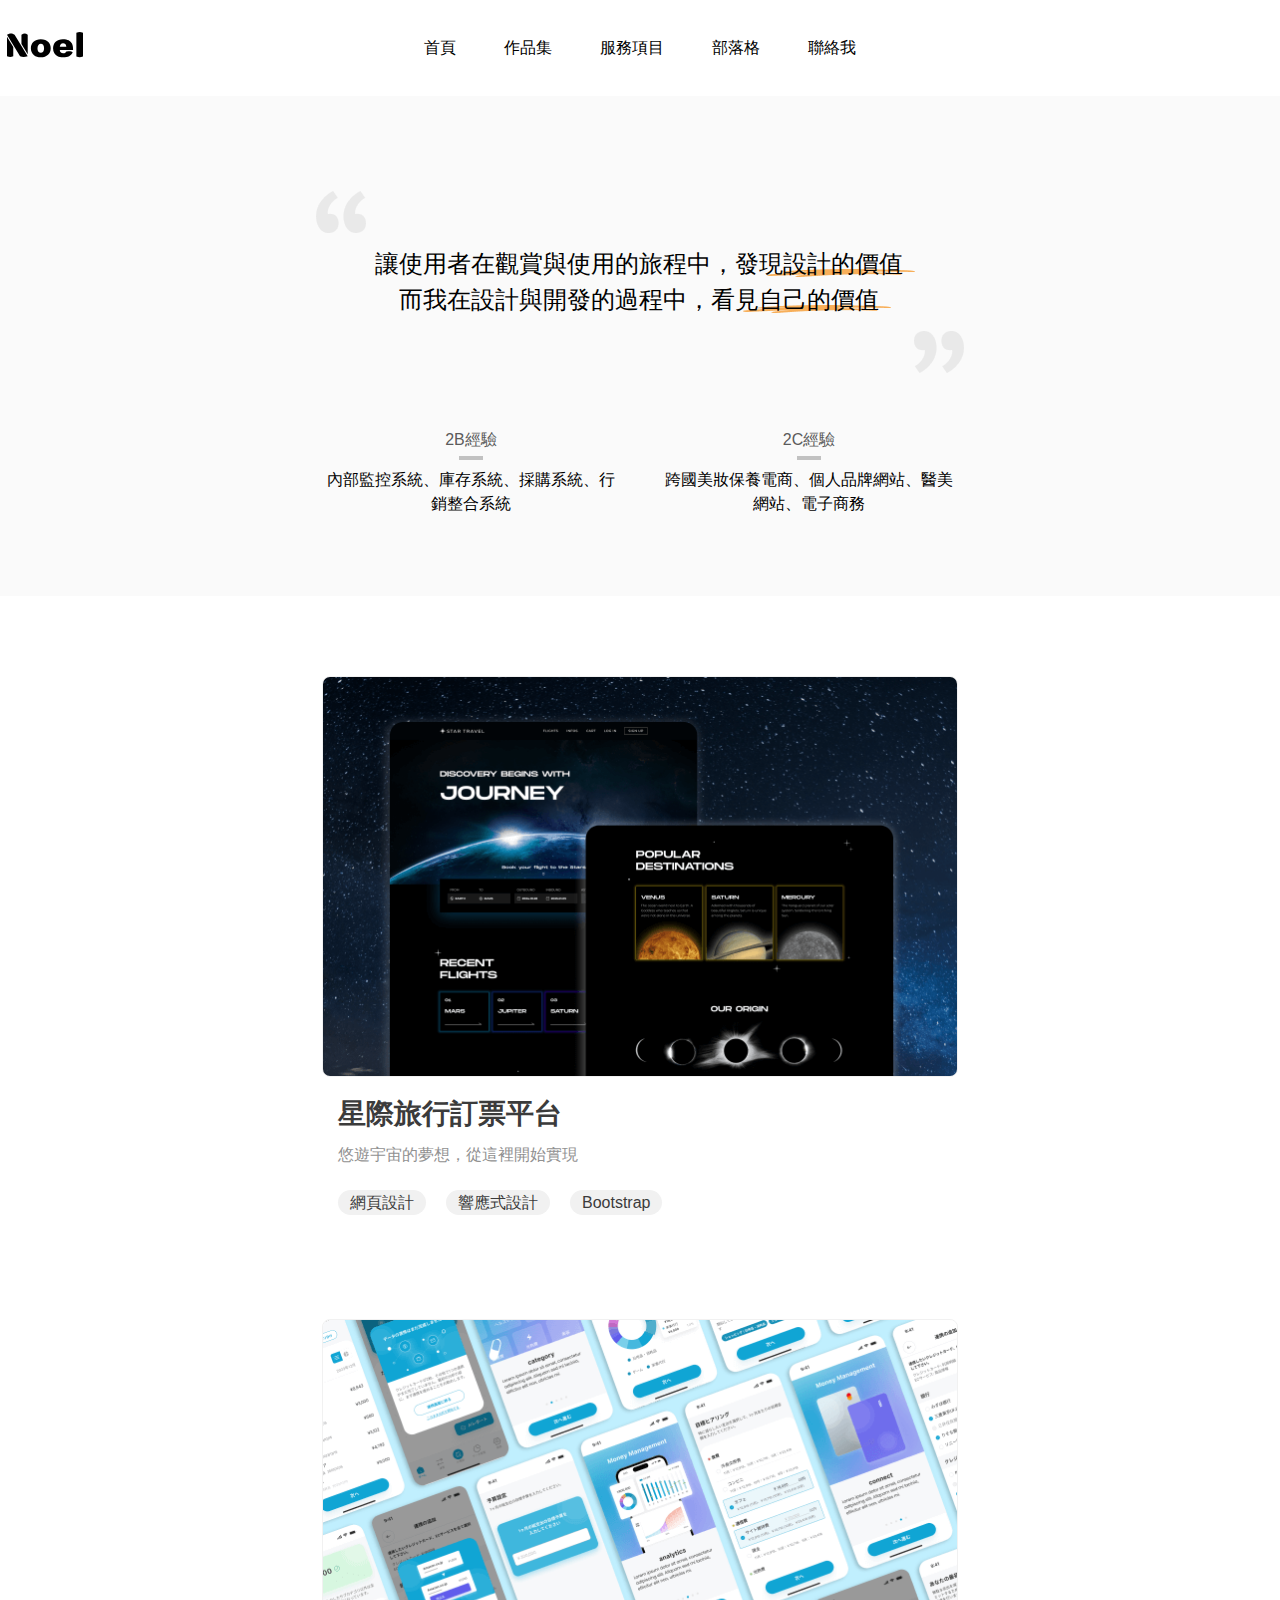
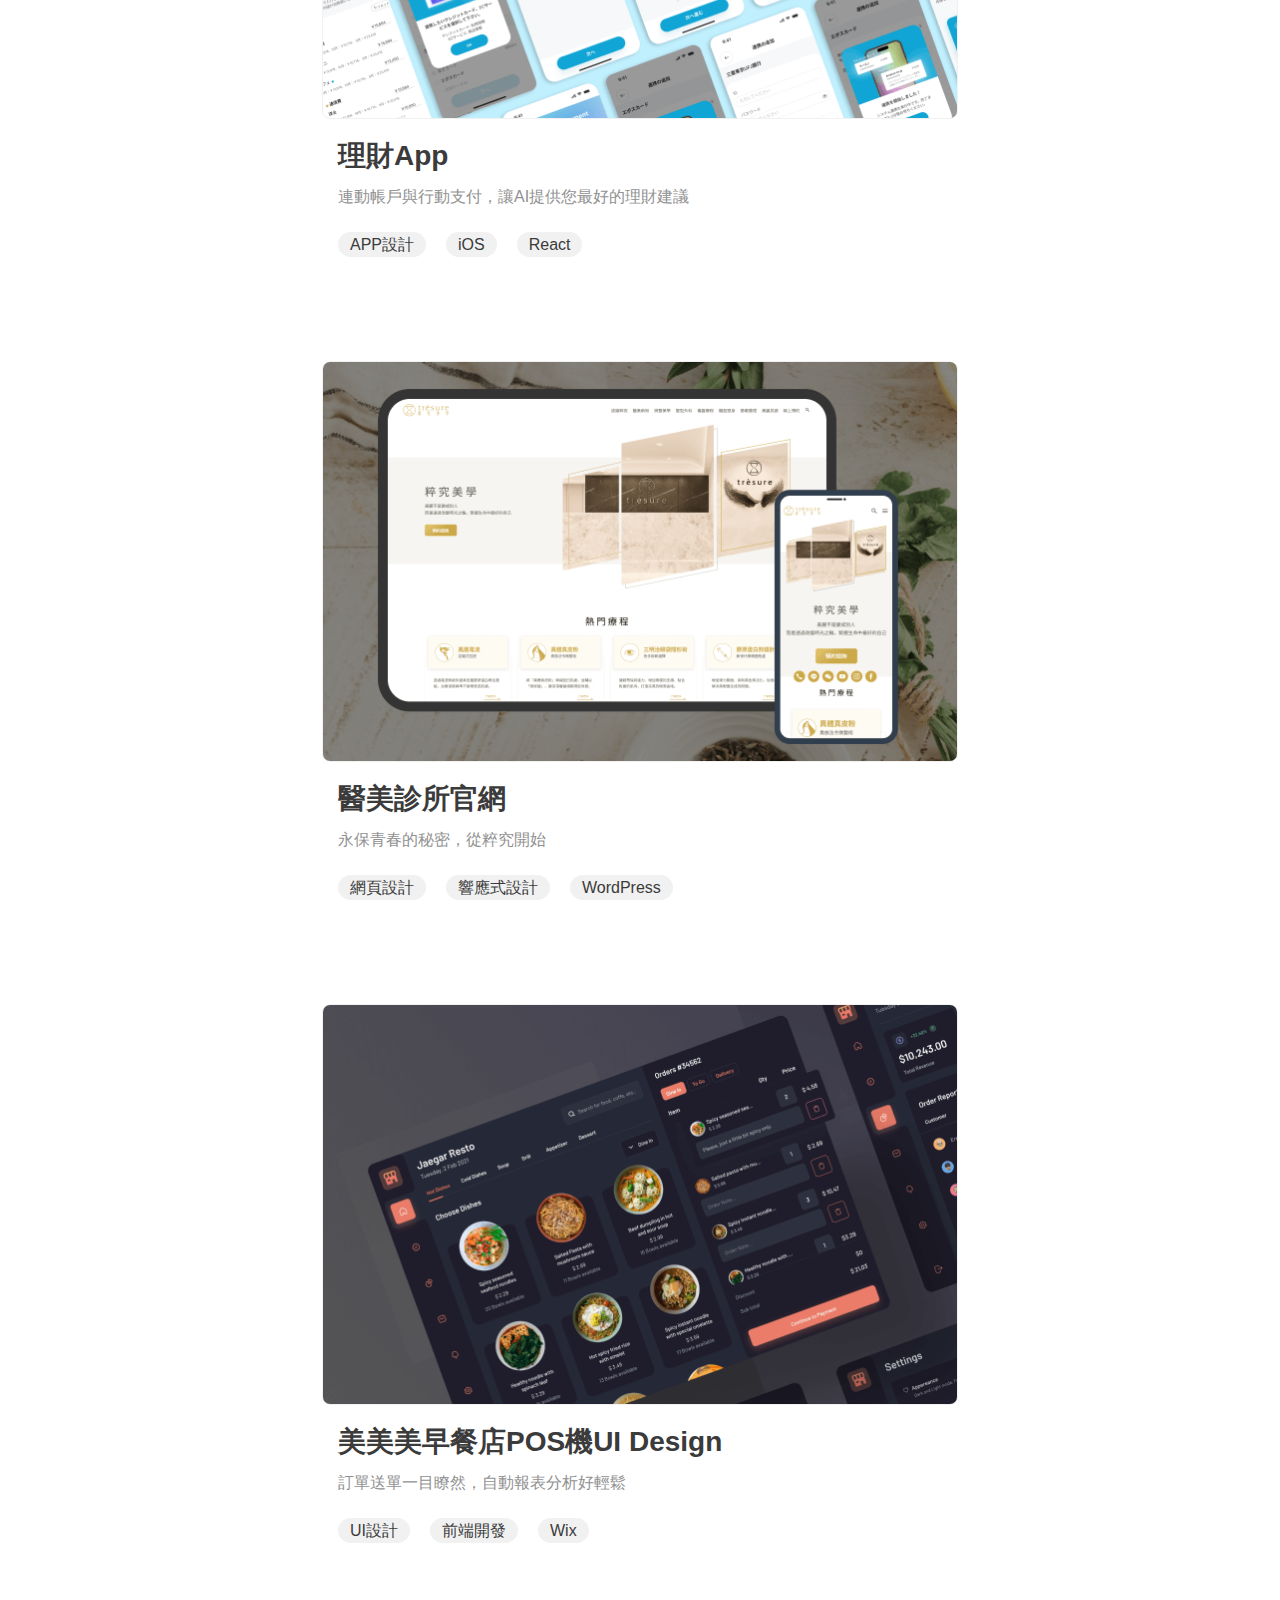
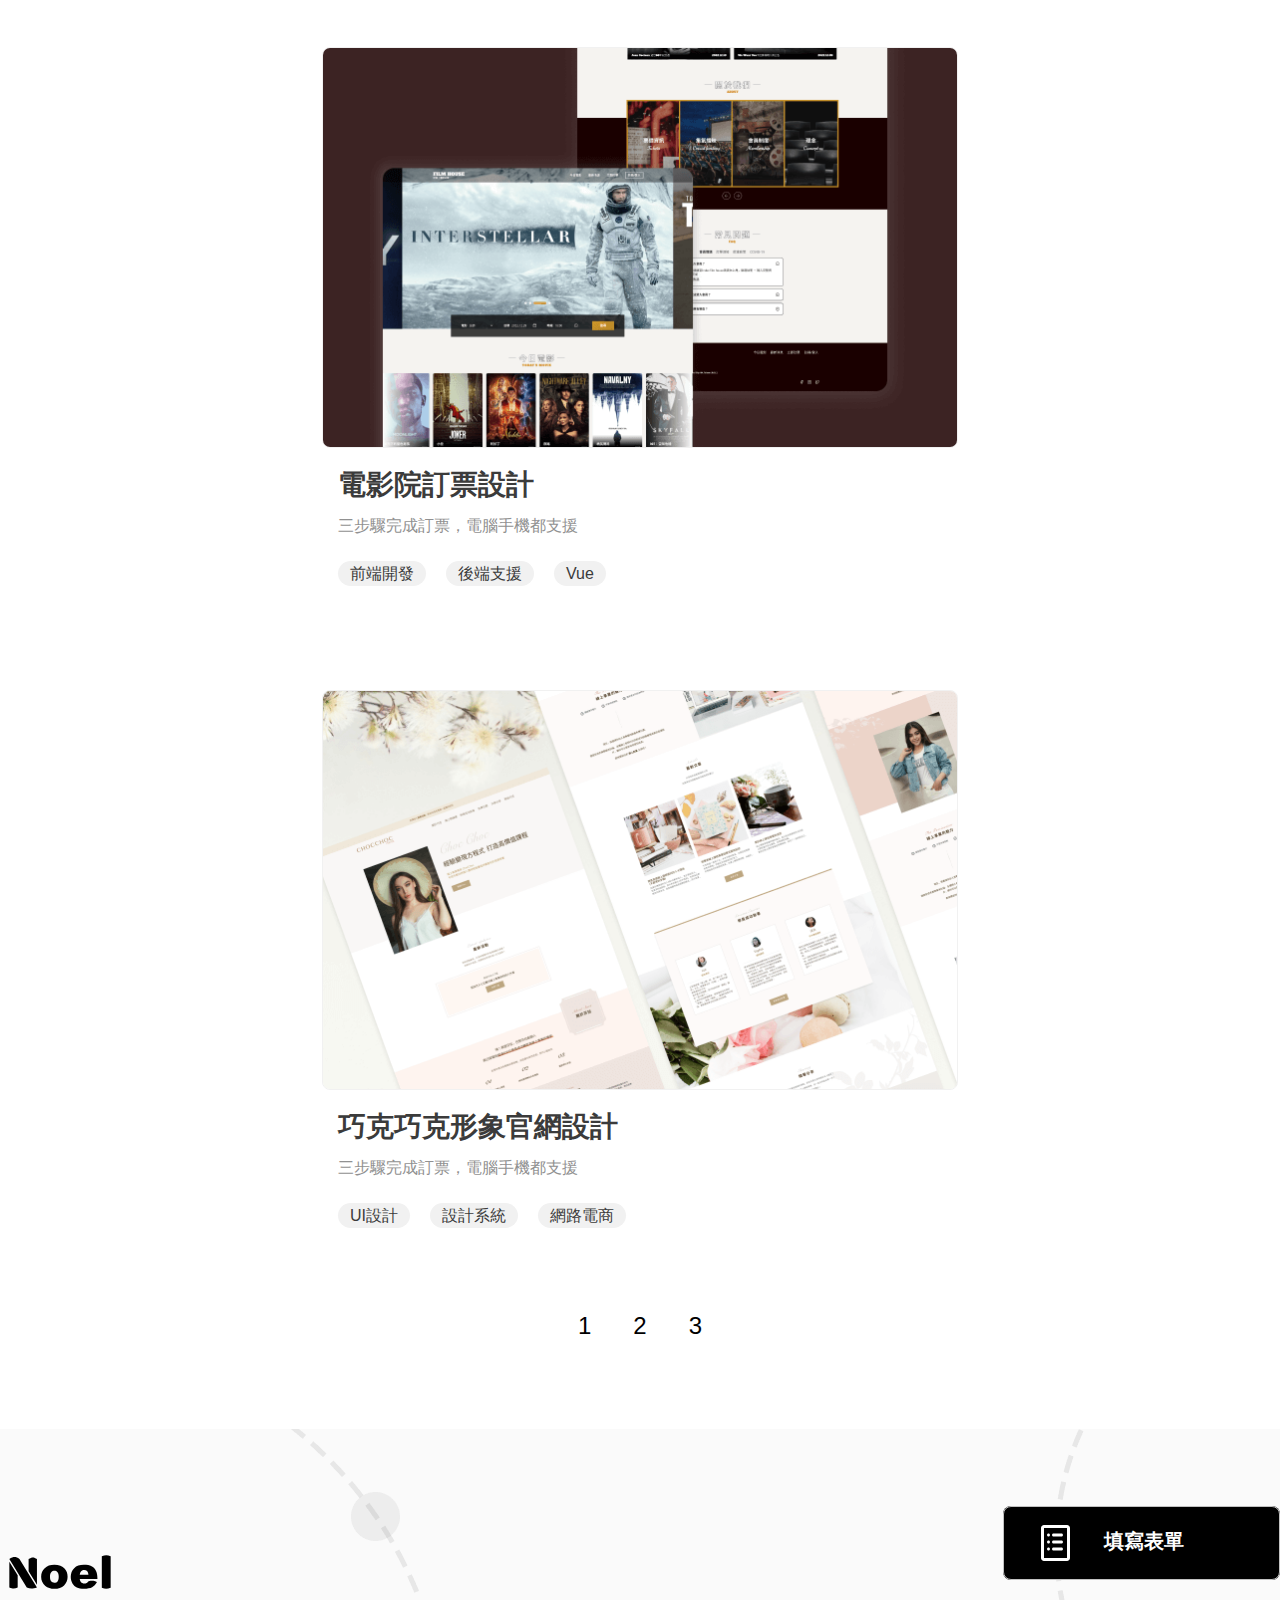
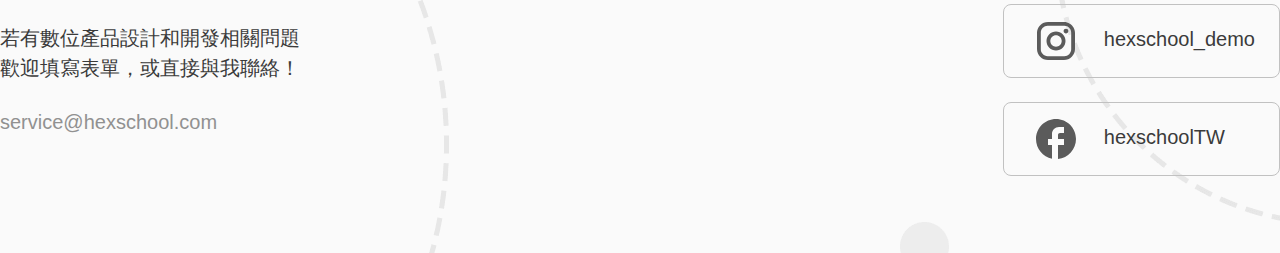
==== Portfolio.html @ 392315c6 "修改新增" ====
<!DOCTYPE html>
<html lang="en">
<head>
    <meta charset="UTF-8">
    <meta name="viewport" content="width=device-width, user-scalsble=no, initial-scale=1.0, maximum-scale=1.0, minimum-scale=1.0">
    <link rel="stylesheet" href="css/Potfolio.css">
    <title>作品集</title>
</head>
<body>
    <div class="wrap">
        <div class="header">
            <a href="#" class="logo"><img src="images/logo.svg" alt="noel_logo"></a>
            <ul class="menu">
                <li><a href="index.html">首頁</a></li>
                <li><a href="Portfolio.html">作品集</a></li>
                <li><a href="#">服務項目</a></li>
                <li><a href="#">部落格</a></li>
                <li><a href="#">聯絡我 </a></li>
            </ul> 
        </div>
        <div class="title">
            <div class="title_top">
                <ul>
                    <li class="quote-left"><img src="images/quote-left.png" alt="quote-left"></li>
                    <li>
                        <h2>讓使用者在觀賞與使用的旅程中，發<span class="vector">現設計的價值</span> 
                        <br>而我在設計與開發的過程中，看<span class="vector">見自己的價值 </span>
                        </h2>
                    </li>
                    <li class="quote-right"><img src="images/quote-right.png" alt="quote-right"></li>
                </ul>
            </div>
            <div class="title_bottom">
                <ul>
                    <li>
                        <h3>2B經驗</h3>
                        <div class="link"></div>
                        <p>內部監控系統、庫存系統、採購系統、行銷整合系統</p>
                    </li>
                    <li>
                        <h3>2C經驗</h3>
                        <div class="link"></div>
                        <p>跨國美妝保養電商、個人品牌網站、醫美網站、電子商務</p>
                    </li>
                </ul>
            </div>
        </div>
        <div class="container">
            <ul class="work">
                <li class="space">
                    <a href="#"><img src="/images/work-image1.png" alt="星際旅行訂票平台"></a>
                    <div class="work-info">
                        <h3>星際旅行訂票平台</h3>
                        <p>悠遊宇宙的夢想，從這裡開始實現</p>
                        <ul class="work-tags">
                            <li><a href="#">網頁設計</a></li>
                            <li><a href="#">響應式設計</a></li>
                            <li><a href="#">Bootstrap</a></li>
                        </ul>
                    </div>
                </li>
                <li class="space">
                    <a href="#"><img src="/images/work-image2.png" alt="理財App"></a>
                    <div class="work-info">
                        <h3>理財App</h3>
                        <p>連動帳戶與行動支付，讓AI提供您最好的理財建議</p>
                        <ul class="work-tags">
                            <li><a href="#">APP設計</a></li>
                            <li><a href="#">iOS</a></li>
                            <li><a href="#">React </a></li>
                        </ul>
                    </div>
                </li>
                <li class="space">
                    <a href="#"><img src="/images/work-image3.png" alt="醫美診所官網"></a>
                    <div class="work-info">
                        <h3>醫美診所官網</h3>
                        <p>永保青春的秘密，從粹究開始</p>
                        <ul class="work-tags">
                            <li><a href="#">網頁設計</a></li>
                            <li><a href="#">響應式設計</a></li>
                            <li><a href="#">WordPress</a></li>
                        </ul>
                    </div>
                </li>
                <li class="space">
                    <a href="#"><img src="/images/work-image4.png" alt="美美美早餐店POS機UI Design"></a>
                    <div class="work-info">
                        <h3>美美美早餐店POS機UI Design</h3>
                        <p>訂單送單一目瞭然，自動報表分析好輕鬆</p>
                        <ul class="work-tags">
                            <li><a href="#">UI設計</a></li>
                            <li><a href="#">前端開發</a></li>
                            <li><a href="#">Wix</a></li>
                        </ul>
                    </div>
                </li>
                <li class="space">
                    <a href="#"><img src="/images/work-image5.png" alt="電影院訂票設計"></a>
                    <div class="work-info">
                        <h3>電影院訂票設計</h3>
                        <p>三步驟完成訂票，電腦手機都支援</p>
                        <ul class="work-tags">
                            <li><a href="#">前端開發</a></li>
                            <li><a href="#">後端支援</a></li>
                            <li><a href="#">Vue</a></li>
                        </ul>
                    </div>
                </li>
                <li class="space">
                    <a href="#"><img src="/images/work-image6.png" alt="巧克巧克形象官網設計"></a>
                    <div class="work-info">
                        <h3>巧克巧克形象官網設計</h3>
                        <p>三步驟完成訂票，電腦手機都支援</p>
                        <ul class="work-tags">
                            <li><a href="#">UI設計</a></li>
                            <li><a href="#">設計系統</a></li>
                            <li><a href="#">網路電商</a></li>
                        </ul>
                    </div>
                </li>
            </ul>
            <ul class="paginator">
                    <li><a href="#">1</a></li>
                    <li><a href="#">2</a></li>
                    <li><a href="#">3</a></li>
            </ul> 
        </div>
        <div class="footer">
            <ul class="footer_content">
                <li class="content">
                    <a href="index.html"><img src="/images/logo.svg" alt="noel_logo"></a>
                    <p>若有數位產品設計和開發相關問題
                    <br>歡迎填寫表單，或直接與我聯絡！
                    </p>
                    <a href="mailto:service@hexschool.com" class="mail">service@hexschool.com</a>
                </li>
                <li>
                    <ul class="community">
                        <li class="community_info"><a href="#" ><img src="/images/list.svg" alt="填寫表單">填寫表單</a></li>
                        <li><a href="#"><img src="/images/instagram.svg" alt="instagram">hexschool_demo</a></li>
                        <li><a href="#"><img src="/images/facebook.svg" alt="facebook">hexschoolTW</a></li>
                    </ul>
                </li>
            </ul>
        </div>
    </div>
    
</body>
</html>
---- css/Potfolio.css ----
/* http://meyerweb.com/eric/tools/css/reset/ 
   v2.0 | 20110126
   License: none (public domain)
*/
html, body, div, span, applet, object, iframe,
h1, h2, h3, h4, h5, h6, p, blockquote, pre,
a, abbr, acronym, address, big, cite, code,
del, dfn, em, img, ins, kbd, q, s, samp,
small, strike, strong, sub, sup, tt, var,
b, u, i, center,
dl, dt, dd, ol, ul, li,
fieldset, form, label, legend,
table, caption, tbody, tfoot, thead, tr, th, td,
article, aside, canvas, details, embed,
figure, figcaption, footer, header, hgroup,
menu, nav, output, ruby, section, summary,
time, mark, audio, video {
  margin: 0;
  padding: 0;
  border: 0;
  font-size: 100%;
  font: inherit;
  vertical-align: baseline;
}

/* HTML5 display-role reset for older browsers */
article, aside, details, figcaption, figure,
footer, header, hgroup, menu, nav, section {
  display: block;
}

body {
  line-height: 1;
}

ol, ul {
  list-style: none;
}

blockquote, q {
  quotes: none;
}

blockquote:before, blockquote:after,
q:before, q:after {
  content: "";
  content: none;
}

table {
  border-collapse: collapse;
  border-spacing: 0;
}

*,
*::before,
*::after {
  box-sizing: border-box;
}

body {
  font-family: "Noto Sans TC", sans-serif;
  line-height: 1.5;
}

.wrap {
  max-width: 100%;
  margin: 0 auto;
}

.header {
  max-width: 1296px;
  margin: 0 auto;
  display: flex;
  justify-content: center;
  position: relative;
}
.header .logo {
  position: absolute;
  top: 25px;
  left: 0%;
}
.header .logo img {
  display: block;
}
.header .menu {
  display: flex;
  align-items: center;
  max-width: 480px;
  margin: 32px 0px;
}
.header .menu a {
  display: block;
  text-decoration: none;
  color: #000;
  margin: 0px 20px;
  padding: 4px 4px;
}
.header .menu a:hover {
  font-weight: 900;
}

.title {
  background: #FAFAFA;
  padding: 80px 0px;
}
.title img {
  display: block;
}
.title .title_top {
  margin: 0 auto;
  max-width: 670px;
  position: relative;
}
.title .title_top .quote-left {
  position: absolute;
  left: 0%;
  top: 0%;
}
.title .title_top h2 {
  padding: 70px 0px;
  max-width: 548px;
  margin-left: 70px;
  font-size: 24px;
  font-weight: 400;
  text-align: center;
}
.title .title_top h2 .vector {
  background-image: url(/images/mark.png);
  background-repeat: no-repeat;
  background-position: bottom;
  padding-right: 20px;
}
.title .title_top .quote-right {
  position: absolute;
  right: 0%;
  bottom: 0%;
}
.title .title_bottom {
  max-width: 636px;
  margin: 0 auto;
  margin-top: 40px;
}
.title .title_bottom ul {
  display: flex;
  justify-content: space-between;
}
.title .title_bottom ul li {
  display: flex;
  flex-direction: column;
  align-items: center;
  max-width: 298px;
}
.title .title_bottom h3 {
  font-weight: 400;
  color: #5B5B5B;
}
.title .title_bottom .link {
  margin-top: 4px;
  margin-bottom: 8px;
  border: 2px solid #C1C1C1;
  width: 24px;
}
.title .title_bottom p {
  font-weight: 400;
  text-align: center;
}

.container {
  max-width: 1296px;
  margin: 0 auto;
}
.container .work {
  display: flex;
  flex-wrap: wrap;
  justify-content: center;
  gap: 24px;
}
.container .work .space {
  max-width: 636px;
  margin-top: 80px;
}
.container .work .space img {
  display: block;
  border-radius: 8px;
  border: 1px solid #F1F1F1;
  max-width: 100%;
}
.container .work .work-info {
  margin-left: 16px;
}
.container .work .work-info h3 {
  font-size: 28px;
  font-weight: 700;
  color: #3B3B3B;
  margin-top: 16px;
  margin-bottom: 8px;
}
.container .work .work-info p {
  font-size: 16px;
  font-weight: 400;
  color: #919191;
}
.container .work .work-tags {
  margin-top: 24px;
  display: flex;
  gap: 20px;
}
.container .work .work-tags a {
  font-size: 16px;
  font-weight: 400;
  color: #3B3B3B;
  text-decoration: none;
  padding: 4px 12px;
  background: #F1F1F1;
  border-radius: 16px;
}
.container .paginator {
  display: flex;
  justify-content: center;
  margin-top: 80px;
  gap: 16px;
  padding-bottom: 85px;
}
.container .paginator a {
  font-size: 24px;
  font-weight: 400;
  padding: 6px 13px;
  border-radius: 4px;
  text-decoration: none;
  color: #000;
}
.container .paginator a:hover {
  background: #000;
  color: #FFF;
}

.footer {
  background-image: url(/images/footer-bg-lg.png);
  background-position: center;
  background-size: cover;
  background-repeat: no-repeat;
  height: 424px;
}
.footer .footer_content {
  max-width: 1296px;
  height: 100%;
  margin: 0 auto;
  display: flex;
  justify-content: space-between;
  align-items: center;
}
.footer .content img {
  display: block;
  width: 120px;
}
.footer .content p {
  font-size: 20px;
  font-weight: 400;
  color: #3B3B3B;
  padding: 24px 0px;
}
.footer .content .mail {
  font-size: 20px;
  font-weight: 400;
  color: #919191;
  text-decoration: none;
}
.footer .community img {
  vertical-align: middle;
  margin-right: 20px;
}
.footer .community li {
  margin: 24px 0px;
}
.footer .community a {
  display: block;
  font-size: 20px;
  font-weight: 400;
  text-decoration: none;
  color: #3B3B3B;
  border: 1px solid #C1C1C1;
  padding: 8px 24px;
  border-radius: 8px;
}
.footer .community .community_info {
  background: #000;
  border-radius: 8px;
}
.footer .community .community_info a {
  font-size: 20px;
  font-weight: 700;
  text-decoration: none;
  color: #FFF;
}/*# sourceMappingURL=Potfolio.css.map */
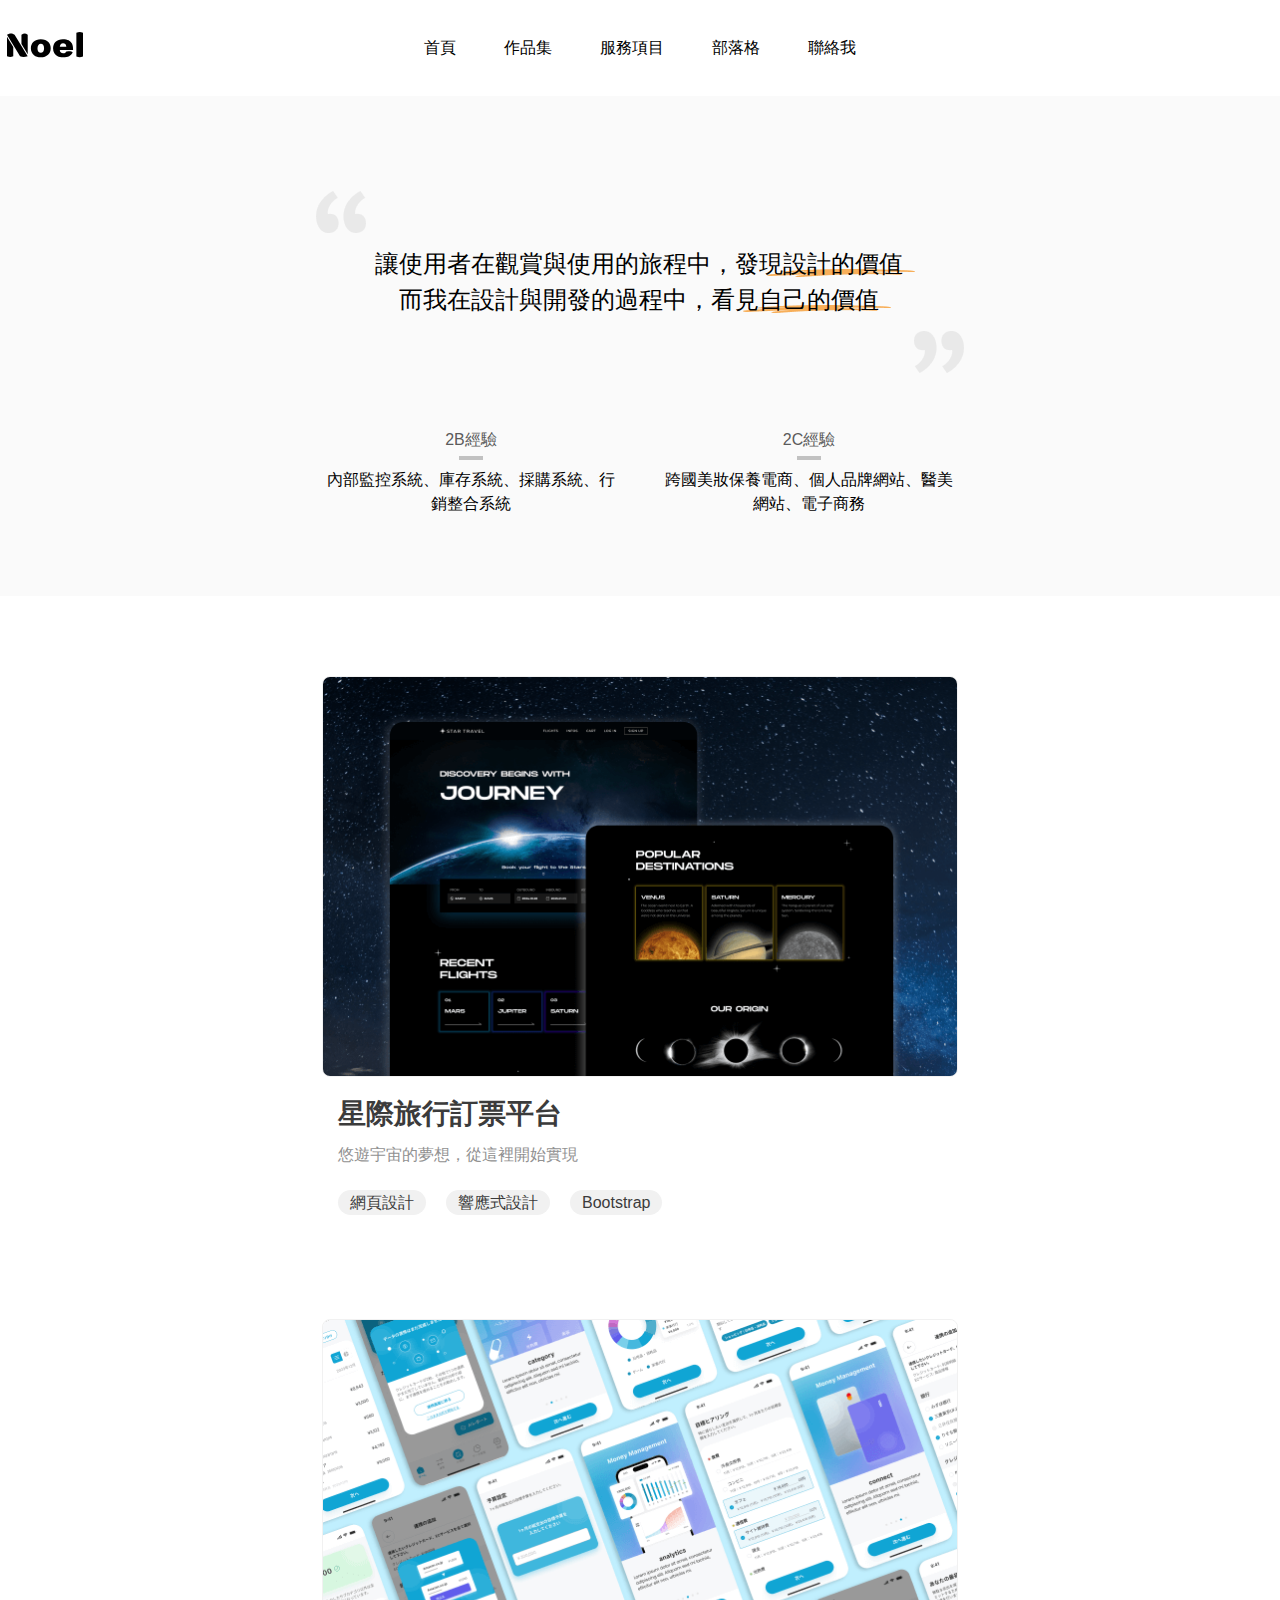
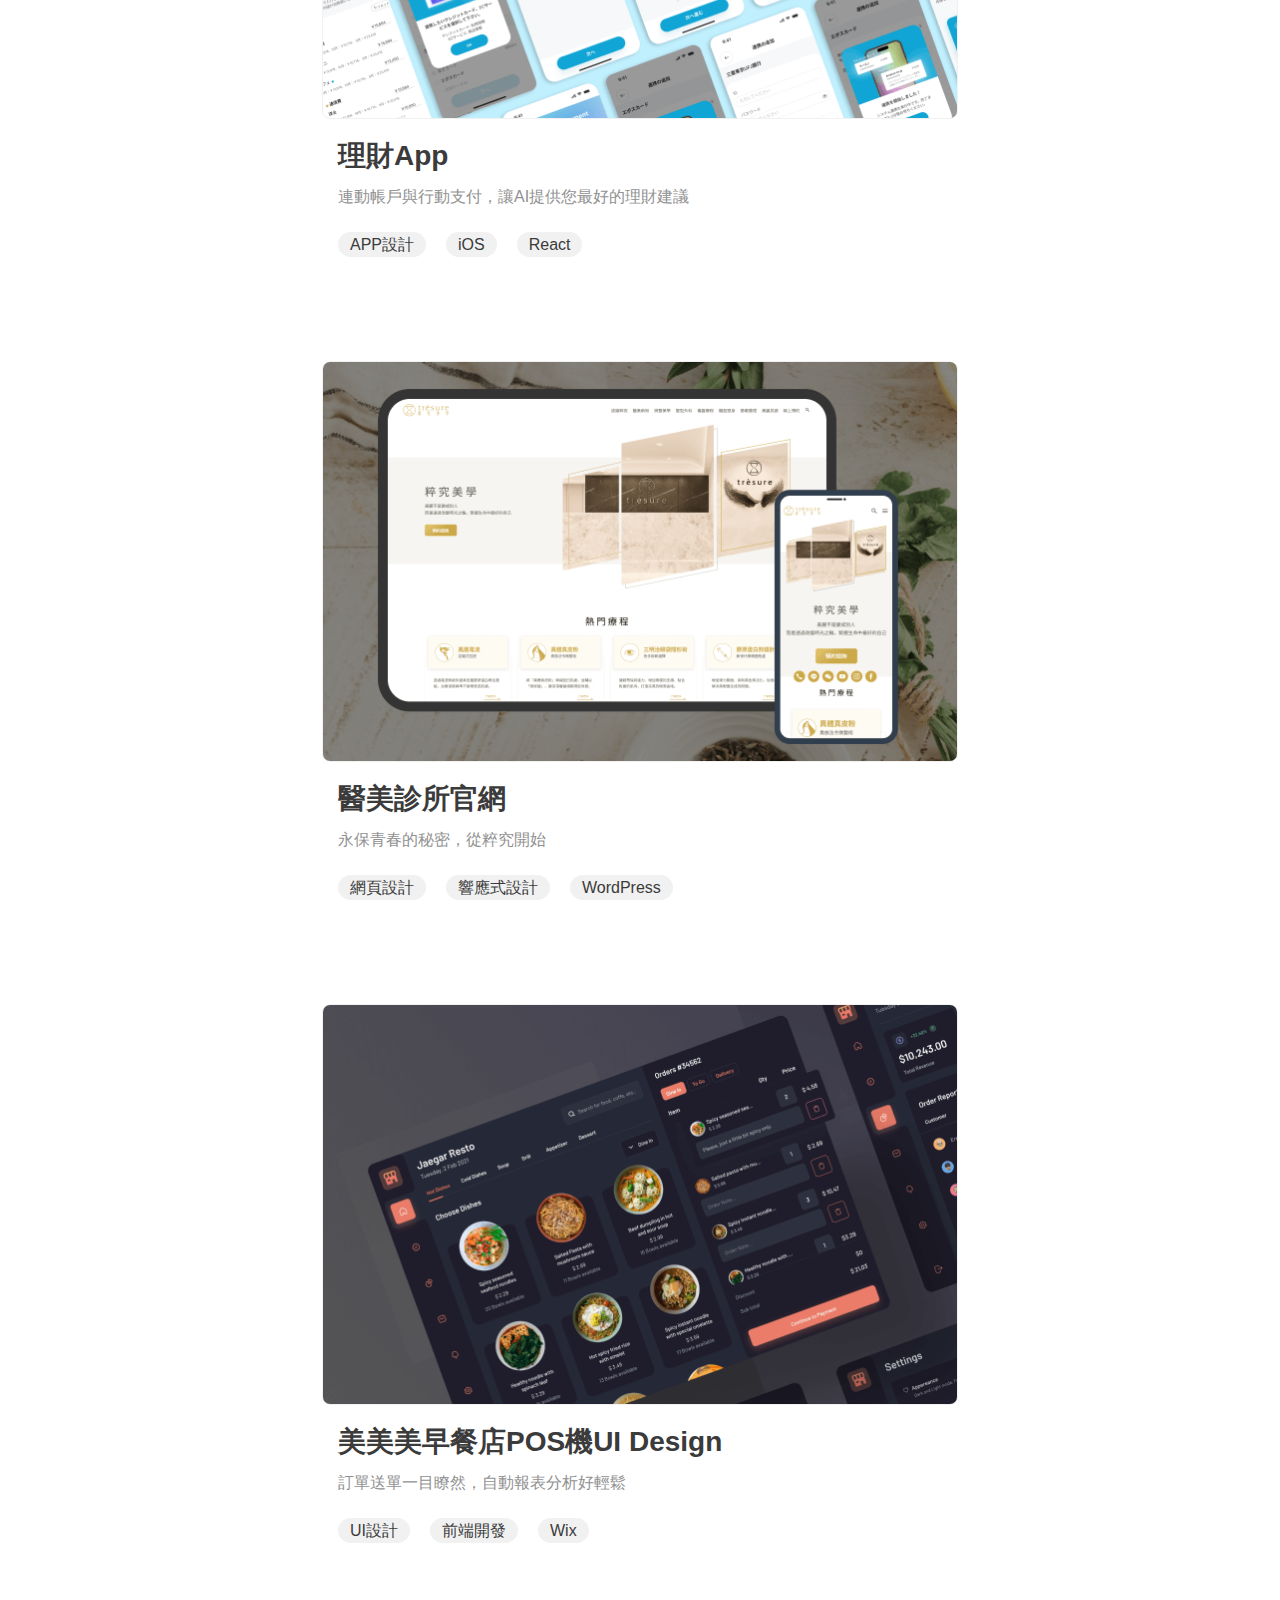
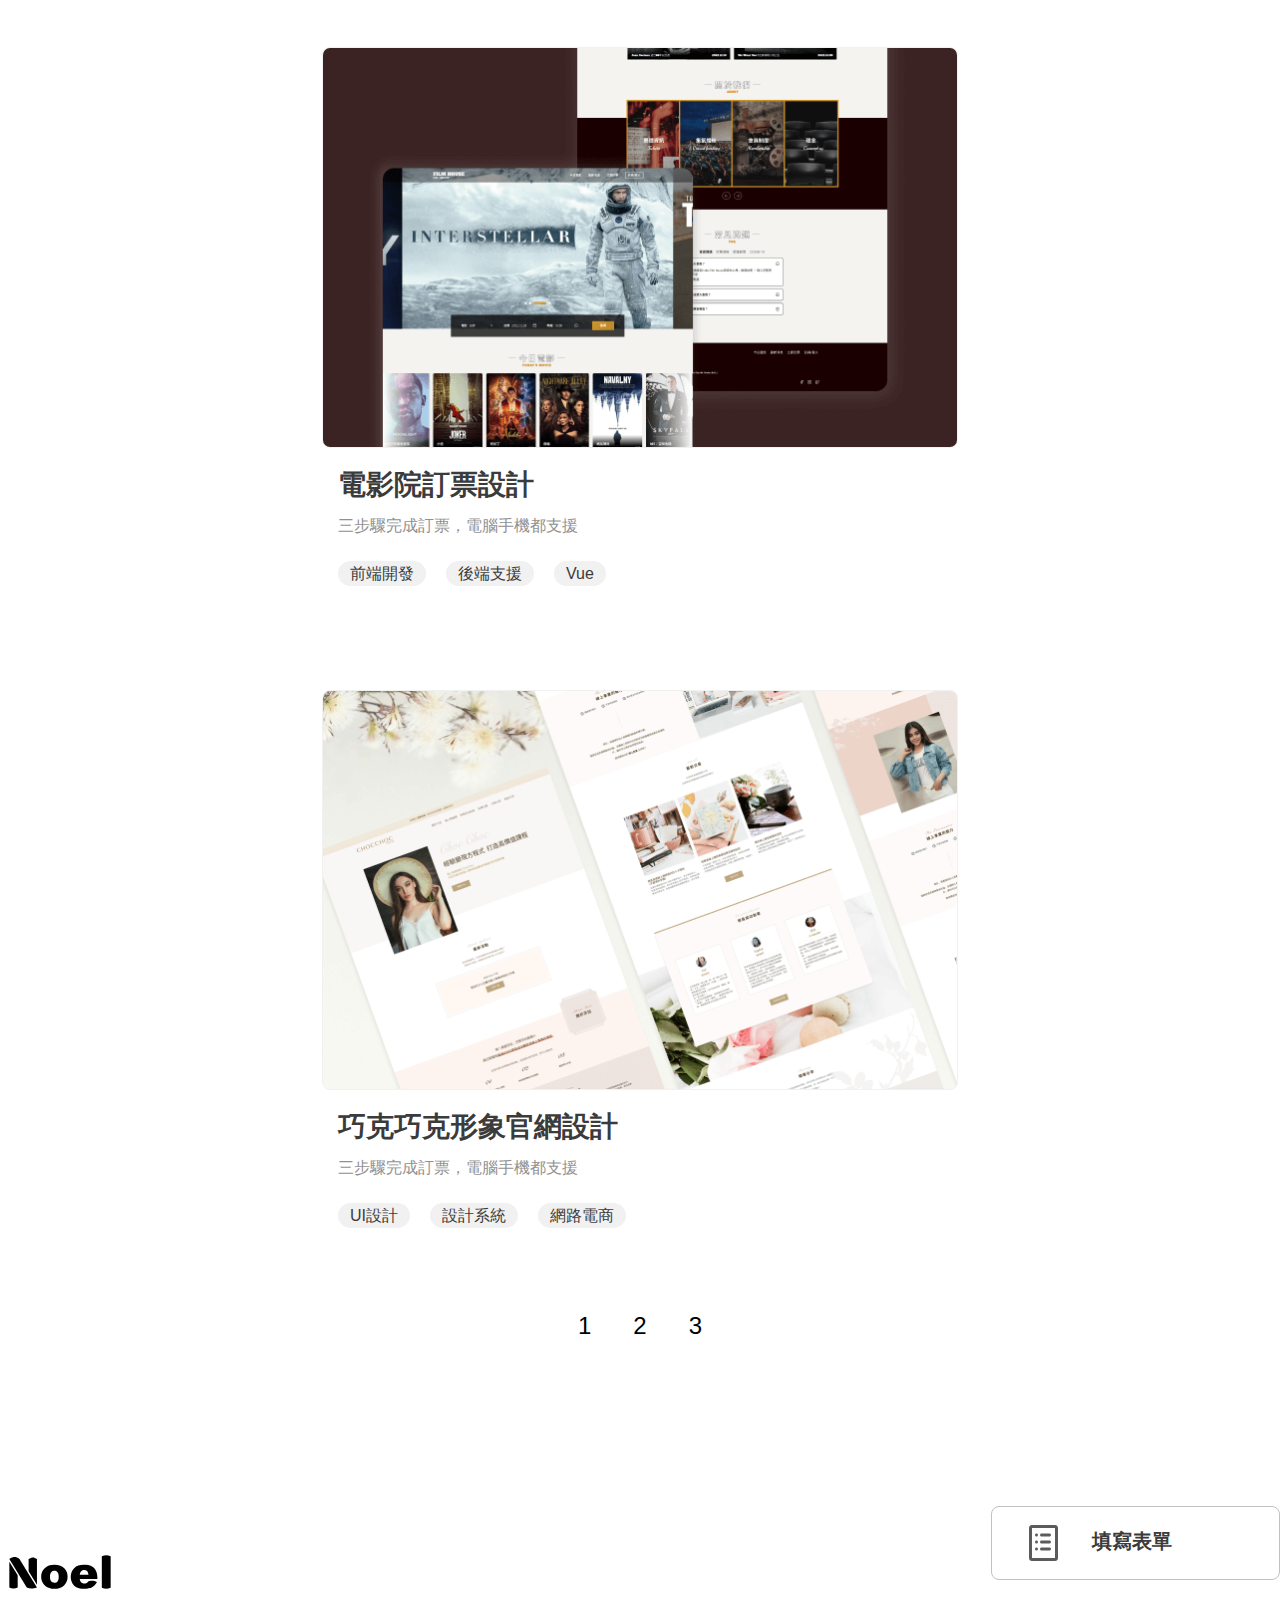
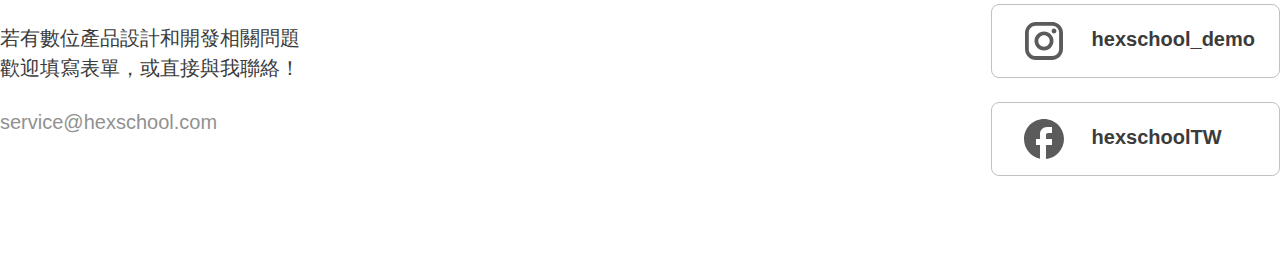
==== commit 9055c99f: "修改" ====
--- a/Portfolio.html
+++ b/Portfolio.html
@@ -48,7 +48,7 @@
         <div class="container">
             <ul class="work">
                 <li class="space">
-                    <a href="#"><img src="/images/work-image1.png" alt="星際旅行訂票平台"></a>
+                    <a href="#"><img src="images/work-image1.png" alt="星際旅行訂票平台"></a>
                     <div class="work-info">
                         <h3>星際旅行訂票平台</h3>
                         <p>悠遊宇宙的夢想，從這裡開始實現</p>
@@ -60,7 +60,7 @@
                     </div>
                 </li>
                 <li class="space">
-                    <a href="#"><img src="/images/work-image2.png" alt="理財App"></a>
+                    <a href="#"><img src="images/work-image2.png" alt="理財App"></a>
                     <div class="work-info">
                         <h3>理財App</h3>
                         <p>連動帳戶與行動支付，讓AI提供您最好的理財建議</p>
@@ -72,7 +72,7 @@
                     </div>
                 </li>
                 <li class="space">
-                    <a href="#"><img src="/images/work-image3.png" alt="醫美診所官網"></a>
+                    <a href="#"><img src="images/work-image3.png" alt="醫美診所官網"></a>
                     <div class="work-info">
                         <h3>醫美診所官網</h3>
                         <p>永保青春的秘密，從粹究開始</p>
@@ -84,7 +84,7 @@
                     </div>
                 </li>
                 <li class="space">
-                    <a href="#"><img src="/images/work-image4.png" alt="美美美早餐店POS機UI Design"></a>
+                    <a href="#"><img src="images/work-image4.png" alt="美美美早餐店POS機UI Design"></a>
                     <div class="work-info">
                         <h3>美美美早餐店POS機UI Design</h3>
                         <p>訂單送單一目瞭然，自動報表分析好輕鬆</p>
@@ -96,7 +96,7 @@
                     </div>
                 </li>
                 <li class="space">
-                    <a href="#"><img src="/images/work-image5.png" alt="電影院訂票設計"></a>
+                    <a href="#"><img src="images/work-image5.png" alt="電影院訂票設計"></a>
                     <div class="work-info">
                         <h3>電影院訂票設計</h3>
                         <p>三步驟完成訂票，電腦手機都支援</p>
@@ -108,7 +108,7 @@
                     </div>
                 </li>
                 <li class="space">
-                    <a href="#"><img src="/images/work-image6.png" alt="巧克巧克形象官網設計"></a>
+                    <a href="#"><img src="images/work-image6.png" alt="巧克巧克形象官網設計"></a>
                     <div class="work-info">
                         <h3>巧克巧克形象官網設計</h3>
                         <p>三步驟完成訂票，電腦手機都支援</p>
@@ -129,7 +129,7 @@
         <div class="footer">
             <ul class="footer_content">
                 <li class="content">
-                    <a href="index.html"><img src="/images/logo.svg" alt="noel_logo"></a>
+                    <a href="index.html"><img src="images/logo.svg" alt="noel_logo"></a>
                     <p>若有數位產品設計和開發相關問題
                     <br>歡迎填寫表單，或直接與我聯絡！
                     </p>
@@ -137,9 +137,9 @@
                 </li>
                 <li>
                     <ul class="community">
-                        <li class="community_info"><a href="#" ><img src="/images/list.svg" alt="填寫表單">填寫表單</a></li>
-                        <li><a href="#"><img src="/images/instagram.svg" alt="instagram">hexschool_demo</a></li>
-                        <li><a href="#"><img src="/images/facebook.svg" alt="facebook">hexschoolTW</a></li>
+                        <li><a href="#" ><img src="images/list.svg" alt="填寫表單">填寫表單</a></li>
+                        <li><a href="#"><img src="images/instagram.svg" alt="instagram">hexschool_demo</a></li>
+                        <li><a href="#"><img src="images/facebook.svg" alt="facebook">hexschoolTW</a></li>
                     </ul>
                 </li>
             </ul>
--- a/css/Potfolio.css
+++ b/css/Potfolio.css
@@ -236,7 +236,7 @@
 }
 
 .footer {
-  background-image: url(/images/footer-bg-lg.png);
+  background-image: url(images/footer-bg-lg.png);
   background-position: center;
   background-size: cover;
   background-repeat: no-repeat;
@@ -268,6 +268,7 @@
 }
 .footer .community img {
   vertical-align: middle;
+  width: 56px;
   margin-right: 20px;
 }
 .footer .community li {
@@ -276,20 +277,17 @@
 .footer .community a {
   display: block;
   font-size: 20px;
-  font-weight: 400;
+  font-weight: 700;
   text-decoration: none;
   color: #3B3B3B;
   border: 1px solid #C1C1C1;
   padding: 8px 24px;
   border-radius: 8px;
 }
-.footer .community .community_info {
+.footer .community a:hover {
   background: #000;
-  border-radius: 8px;
-}
-.footer .community .community_info a {
-  font-size: 20px;
-  font-weight: 700;
-  text-decoration: none;
   color: #FFF;
+}
+.footer .community a:hover img {
+  filter: brightness(100);
 }/*# sourceMappingURL=Potfolio.css.map */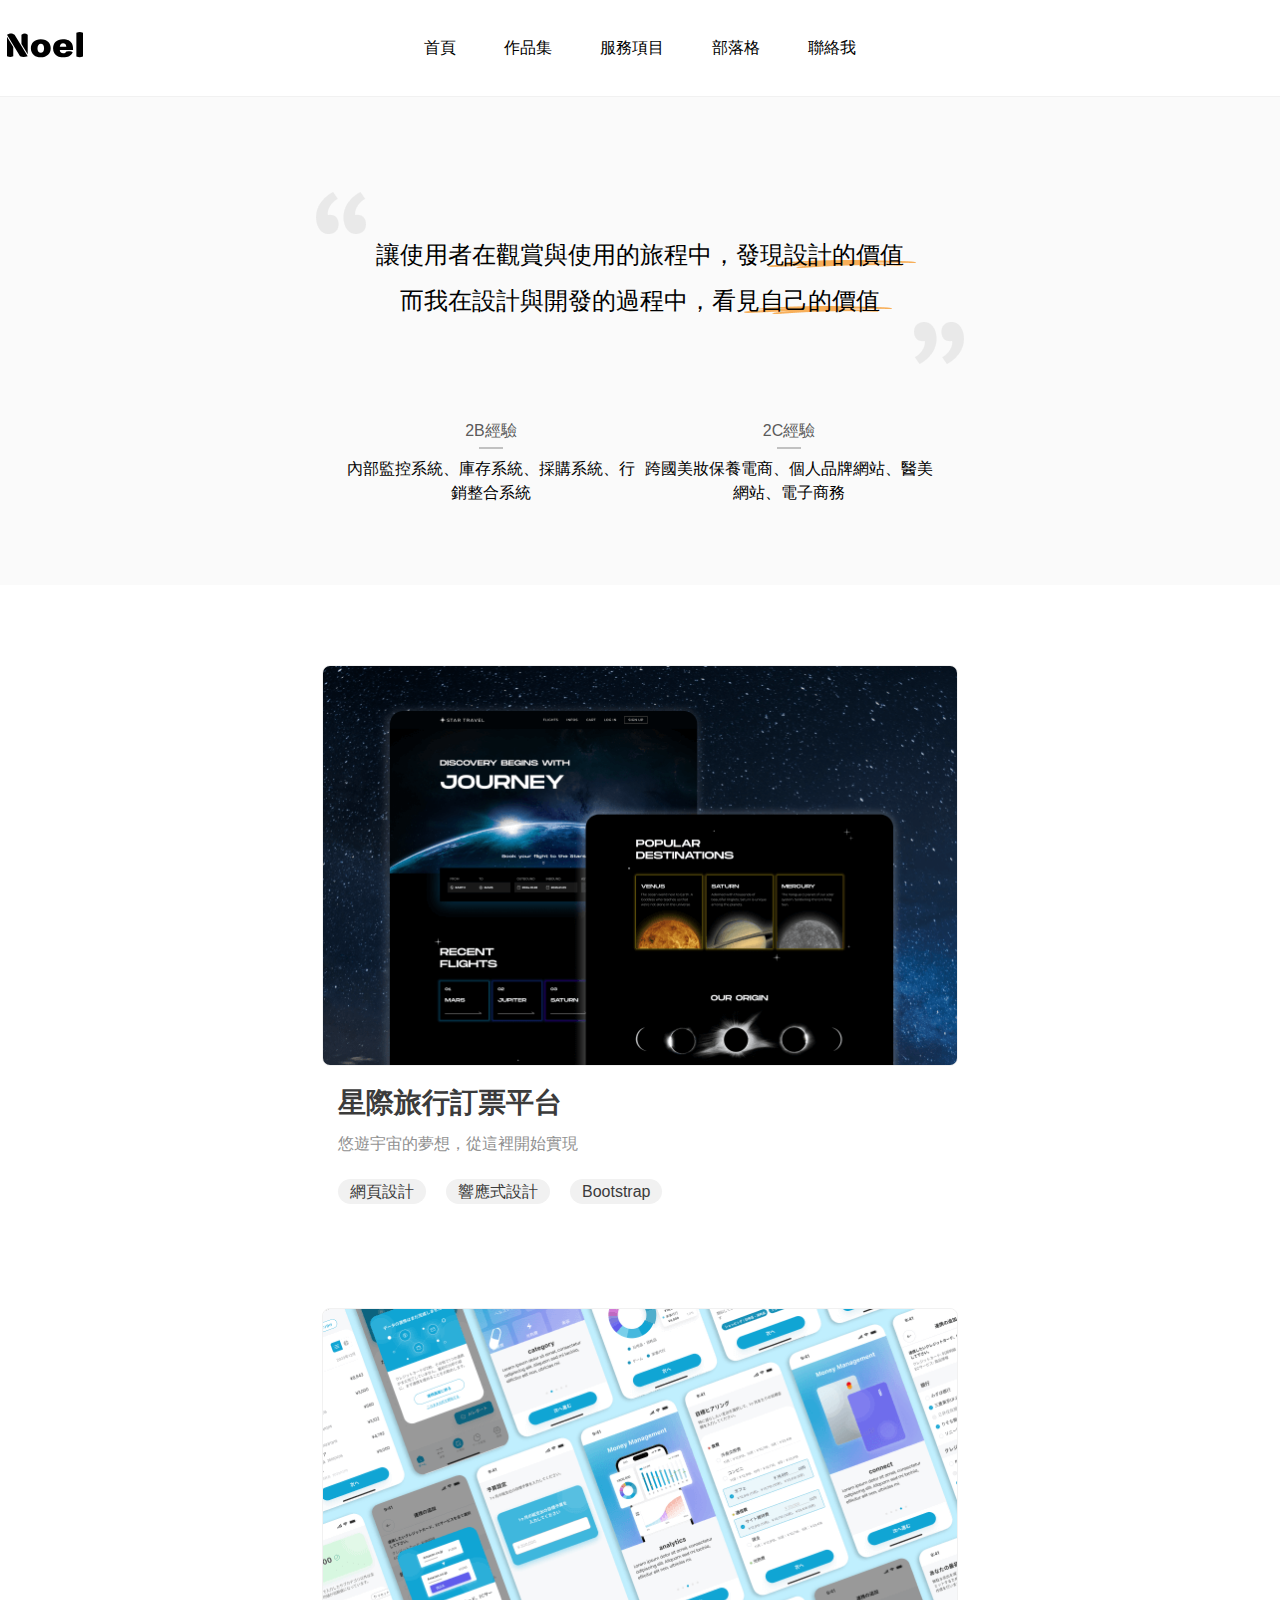
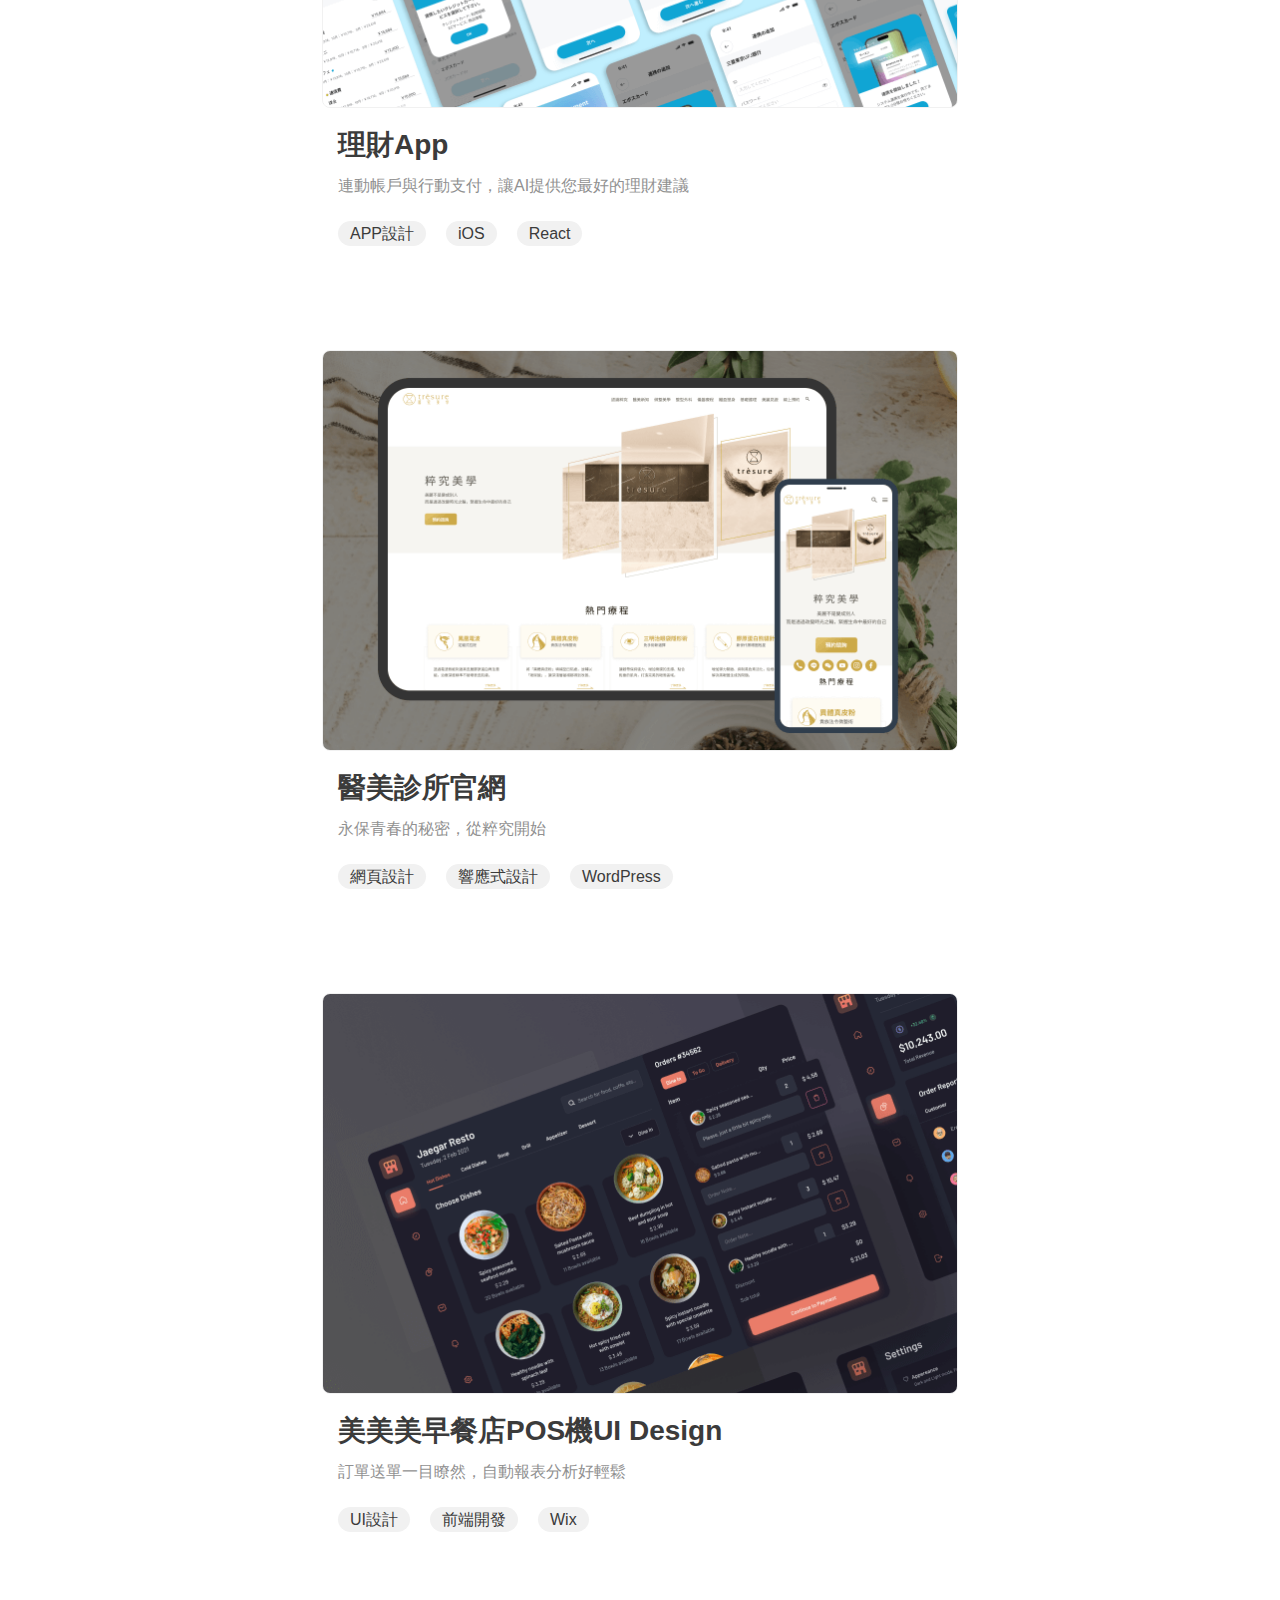
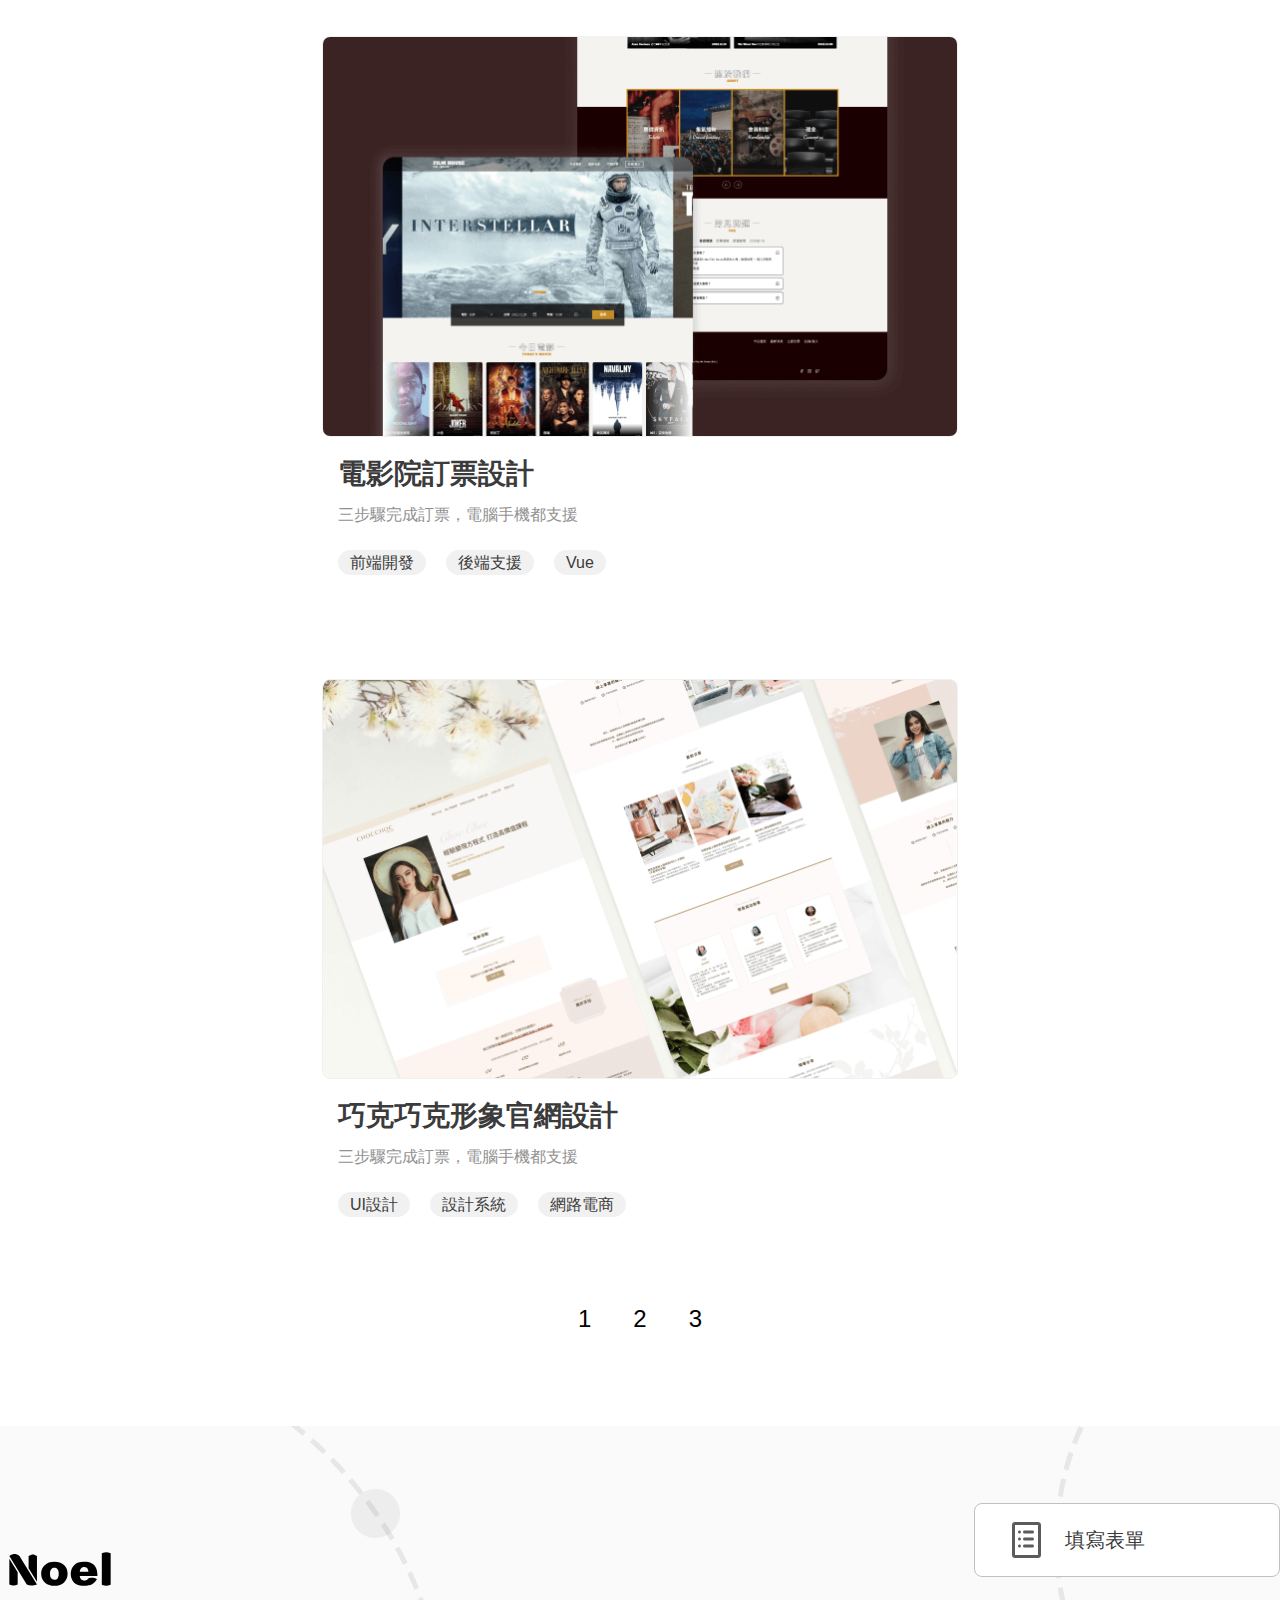
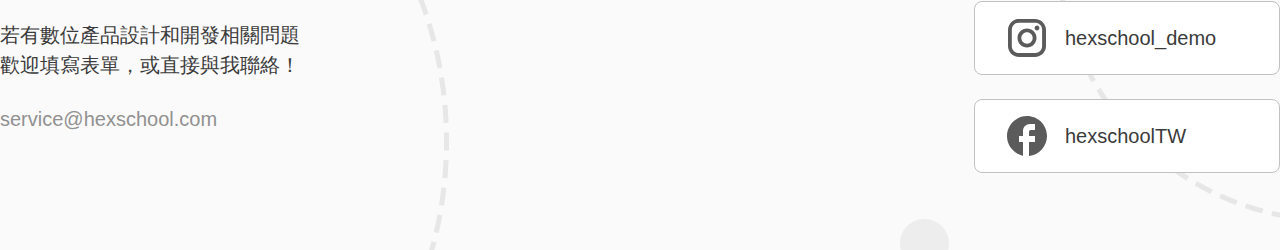
==== commit b7fc271e: "0520 RWD" ====
--- a/Portfolio.html
+++ b/Portfolio.html
@@ -17,14 +17,15 @@
                 <li><a href="#">部落格</a></li>
                 <li><a href="#">聯絡我 </a></li>
             </ul> 
+            <div class="burger"><svg xmlns="http://www.w3.org/2000/svg" height="20px" viewBox="0 -960 960 960" width="30px" fill="#000"><path d="M120-240v-80h720v80H120Zm0-200v-80h720v80H120Zm0-200v-80h720v80H120Z"/></svg></div>
         </div>
         <div class="title">
             <div class="title_top">
                 <ul>
                     <li class="quote-left"><img src="images/quote-left.png" alt="quote-left"></li>
                     <li>
-                        <h2>讓使用者在觀賞與使用的旅程中，發<span class="vector">現設計的價值</span> 
-                        <br>而我在設計與開發的過程中，看<span class="vector">見自己的價值 </span>
+                        <h2 class="txet_top">讓使用者在觀賞與使用的旅程中，發<span class="vector">現設計的價值</span></h2> 
+                        <h2 class="txet_bottom">而我在設計與開發的過程中，看<span class="vector">見自己的價值 </span>
                         </h2>
                     </li>
                     <li class="quote-right"><img src="images/quote-right.png" alt="quote-right"></li>
--- a/css/Potfolio.css
+++ b/css/Potfolio.css
@@ -52,6 +52,165 @@
   border-spacing: 0;
 }
 
+.header {
+  max-width: 1296px;
+  margin: 0 auto;
+  display: flex;
+  justify-content: center;
+  position: relative;
+  border-bottom: 1px solid #F1F1F1;
+}
+.header .logo {
+  position: absolute;
+  top: 25px;
+  left: 0%;
+}
+.header .logo img {
+  display: block;
+}
+.header .menu {
+  display: flex;
+  align-items: center;
+  max-width: 480px;
+  margin: 32px 0px;
+}
+.header .menu a {
+  display: block;
+  text-decoration: none;
+  color: #000;
+  margin: 0px 20px;
+  padding: 4px 4px;
+}
+.header .menu a:hover {
+  font-weight: 900;
+}
+.header .burger {
+  display: none;
+}
+
+@media (max-width: 768px) {
+  .header {
+    height: 56px;
+    padding: 8px 12px;
+  }
+  .header .logo {
+    left: 20px;
+    top: 15%;
+  }
+  .header .menu {
+    display: none;
+  }
+  .header .burger {
+    width: 40px;
+    height: 30px;
+    display: block;
+    position: absolute;
+    right: 20px;
+    top: 25%;
+  }
+  .header .burger svg {
+    height: 100%;
+  }
+}
+.footer {
+  background-image: url("../images/footer-bg-lg.png");
+  background-position: center;
+  background-size: cover;
+  background-repeat: no-repeat;
+  height: 424px;
+}
+.footer .footer_content {
+  max-width: 1296px;
+  height: 100%;
+  margin: 0 auto;
+  display: flex;
+  justify-content: space-between;
+  align-items: center;
+}
+.footer .content img {
+  display: block;
+  width: 120px;
+}
+.footer .content p {
+  font-size: 20px;
+  font-weight: 400;
+  color: #3B3B3B;
+  padding: 24px 0px;
+}
+.footer .content .mail {
+  font-size: 20px;
+  font-weight: 400;
+  color: #919191;
+  text-decoration: none;
+}
+.footer .community {
+  width: 306px;
+}
+.footer .community img {
+  display: block;
+  width: 56px;
+  margin-right: 10px;
+}
+.footer .community li {
+  margin: 24px 0px;
+}
+.footer .community a {
+  display: flex;
+  align-items: center;
+  font-size: 20px;
+  font-weight: 400;
+  text-decoration: none;
+  color: #3B3B3B;
+  border: 1px solid #C1C1C1;
+  background: #FFF;
+  padding: 8px 24px;
+  border-radius: 8px;
+}
+.footer .community a:hover {
+  background: #000;
+  color: #FFF;
+  font-weight: 700;
+}
+.footer .community a:hover img {
+  filter: brightness(100);
+}
+
+@media (max-width: 768px) {
+  .footer {
+    background-image: url("../images/footer-bg-sm.png");
+    height: 100%;
+  }
+  .footer .footer_content {
+    max-width: 375px;
+    flex-direction: column;
+  }
+  .footer .content {
+    padding: 40px 12px 30px 12px;
+    text-align: center;
+  }
+  .footer .content img {
+    margin: 0 auto;
+  }
+  .footer .content p {
+    font-size: 16px;
+  }
+  .footer .content .mail {
+    font-size: 16px;
+  }
+  .footer .community {
+    max-width: 306px;
+    padding-bottom: 30px;
+  }
+  .footer .community img {
+    margin-right: 5px;
+  }
+  .footer .community li {
+    margin: 24px 0px;
+  }
+  .footer .community a {
+    padding: 4px 24px;
+  }
+}
 *,
 *::before,
 *::after {
@@ -68,48 +227,19 @@
   margin: 0 auto;
 }
 
-.header {
-  max-width: 1296px;
-  margin: 0 auto;
-  display: flex;
-  justify-content: center;
-  position: relative;
-}
-.header .logo {
-  position: absolute;
-  top: 25px;
-  left: 0%;
-}
-.header .logo img {
-  display: block;
-}
-.header .menu {
-  display: flex;
-  align-items: center;
-  max-width: 480px;
-  margin: 32px 0px;
-}
-.header .menu a {
-  display: block;
-  text-decoration: none;
-  color: #000;
-  margin: 0px 20px;
-  padding: 4px 4px;
-}
-.header .menu a:hover {
-  font-weight: 900;
-}
-
 .title {
   background: #FAFAFA;
   padding: 80px 0px;
+  display: flex;
+  flex-direction: column;
+  justify-content: space-between;
 }
 .title img {
   display: block;
 }
 .title .title_top {
   margin: 0 auto;
-  max-width: 670px;
+  width: 670px;
   position: relative;
 }
 .title .title_top .quote-left {
@@ -117,16 +247,28 @@
   left: 0%;
   top: 0%;
 }
-.title .title_top h2 {
-  padding: 70px 0px;
-  max-width: 548px;
-  margin-left: 70px;
+.title .title_top .txet_top {
+  padding: 60px 0px 0px 20px;
   font-size: 24px;
   font-weight: 400;
   text-align: center;
 }
-.title .title_top h2 .vector {
-  background-image: url(/images/mark.png);
+.title .title_top .txet_top .vector {
+  background: url("../images/mark.png");
+  width: 100%;
+  background-repeat: no-repeat;
+  background-position: bottom;
+  padding-right: 20px;
+}
+.title .title_top .txet_bottom {
+  padding: 10px 0px 60px 20px;
+  font-size: 24px;
+  font-weight: 400;
+  text-align: center;
+}
+.title .title_top .txet_bottom .vector {
+  background: url("../images/mark.png");
+  width: 100%;
   background-repeat: no-repeat;
   background-position: bottom;
   padding-right: 20px;
@@ -158,7 +300,7 @@
 .title .title_bottom .link {
   margin-top: 4px;
   margin-bottom: 8px;
-  border: 2px solid #C1C1C1;
+  border: 1px solid #C1C1C1;
   width: 24px;
 }
 .title .title_bottom p {
@@ -174,6 +316,7 @@
   display: flex;
   flex-wrap: wrap;
   justify-content: center;
+  align-items: center;
   gap: 24px;
 }
 .container .work .space {
@@ -223,9 +366,9 @@
   padding-bottom: 85px;
 }
 .container .paginator a {
+  display: block;
   font-size: 24px;
-  font-weight: 400;
-  padding: 6px 13px;
+  padding: 4px 13px;
   border-radius: 4px;
   text-decoration: none;
   color: #000;
@@ -235,59 +378,56 @@
   color: #FFF;
 }
 
-.footer {
-  background-image: url(images/footer-bg-lg.png);
-  background-position: center;
-  background-size: cover;
-  background-repeat: no-repeat;
-  height: 424px;
-}
-.footer .footer_content {
-  max-width: 1296px;
-  height: 100%;
-  margin: 0 auto;
-  display: flex;
-  justify-content: space-between;
-  align-items: center;
-}
-.footer .content img {
-  display: block;
-  width: 120px;
-}
-.footer .content p {
-  font-size: 20px;
-  font-weight: 400;
-  color: #3B3B3B;
-  padding: 24px 0px;
-}
-.footer .content .mail {
-  font-size: 20px;
-  font-weight: 400;
-  color: #919191;
-  text-decoration: none;
-}
-.footer .community img {
-  vertical-align: middle;
-  width: 56px;
-  margin-right: 20px;
-}
-.footer .community li {
-  margin: 24px 0px;
-}
-.footer .community a {
-  display: block;
-  font-size: 20px;
-  font-weight: 700;
-  text-decoration: none;
-  color: #3B3B3B;
-  border: 1px solid #C1C1C1;
-  padding: 8px 24px;
-  border-radius: 8px;
-}
-.footer .community a:hover {
-  background: #000;
-  color: #FFF;
-}
-.footer .community a:hover img {
-  filter: brightness(100);
+@media (max-width: 768px) {
+  .title {
+    padding: 40px 0px 80px 0px;
+  }
+  .title .title_top {
+    width: 300px;
+  }
+  .title .title_top .quote-left {
+    max-width: 72px;
+    left: 50%;
+    transform: translateX(-50%);
+  }
+  .title .title_top .txet_top {
+    font-size: 20px;
+    margin-left: 0px;
+    line-height: 30px;
+    padding: 70px 0px 0px 0px;
+  }
+  .title .title_top .txet_bottom {
+    width: 260px;
+    margin: 0 auto;
+    font-size: 20px;
+    line-height: 30px;
+    padding: 10px 0px 0px 0px;
+  }
+  .title .title_top .quote-right {
+    display: none;
+  }
+  .title_bottom {
+    width: 235px;
+  }
+  .title_bottom ul {
+    flex-direction: column;
+    align-items: center;
+    gap: 20px;
+  }
+  .container {
+    padding: 0px 24px 0px 24px;
+    margin-top: 60px;
+  }
+  .container .work .space {
+    margin-top: 40px;
+  }
+  .container .work .work-info h3 {
+    font-size: 20px;
+  }
+  .container .work .work-tags {
+    gap: 8px;
+  }
+  .container .paginator {
+    margin-top: 50px;
+  }
 }/*# sourceMappingURL=Potfolio.css.map */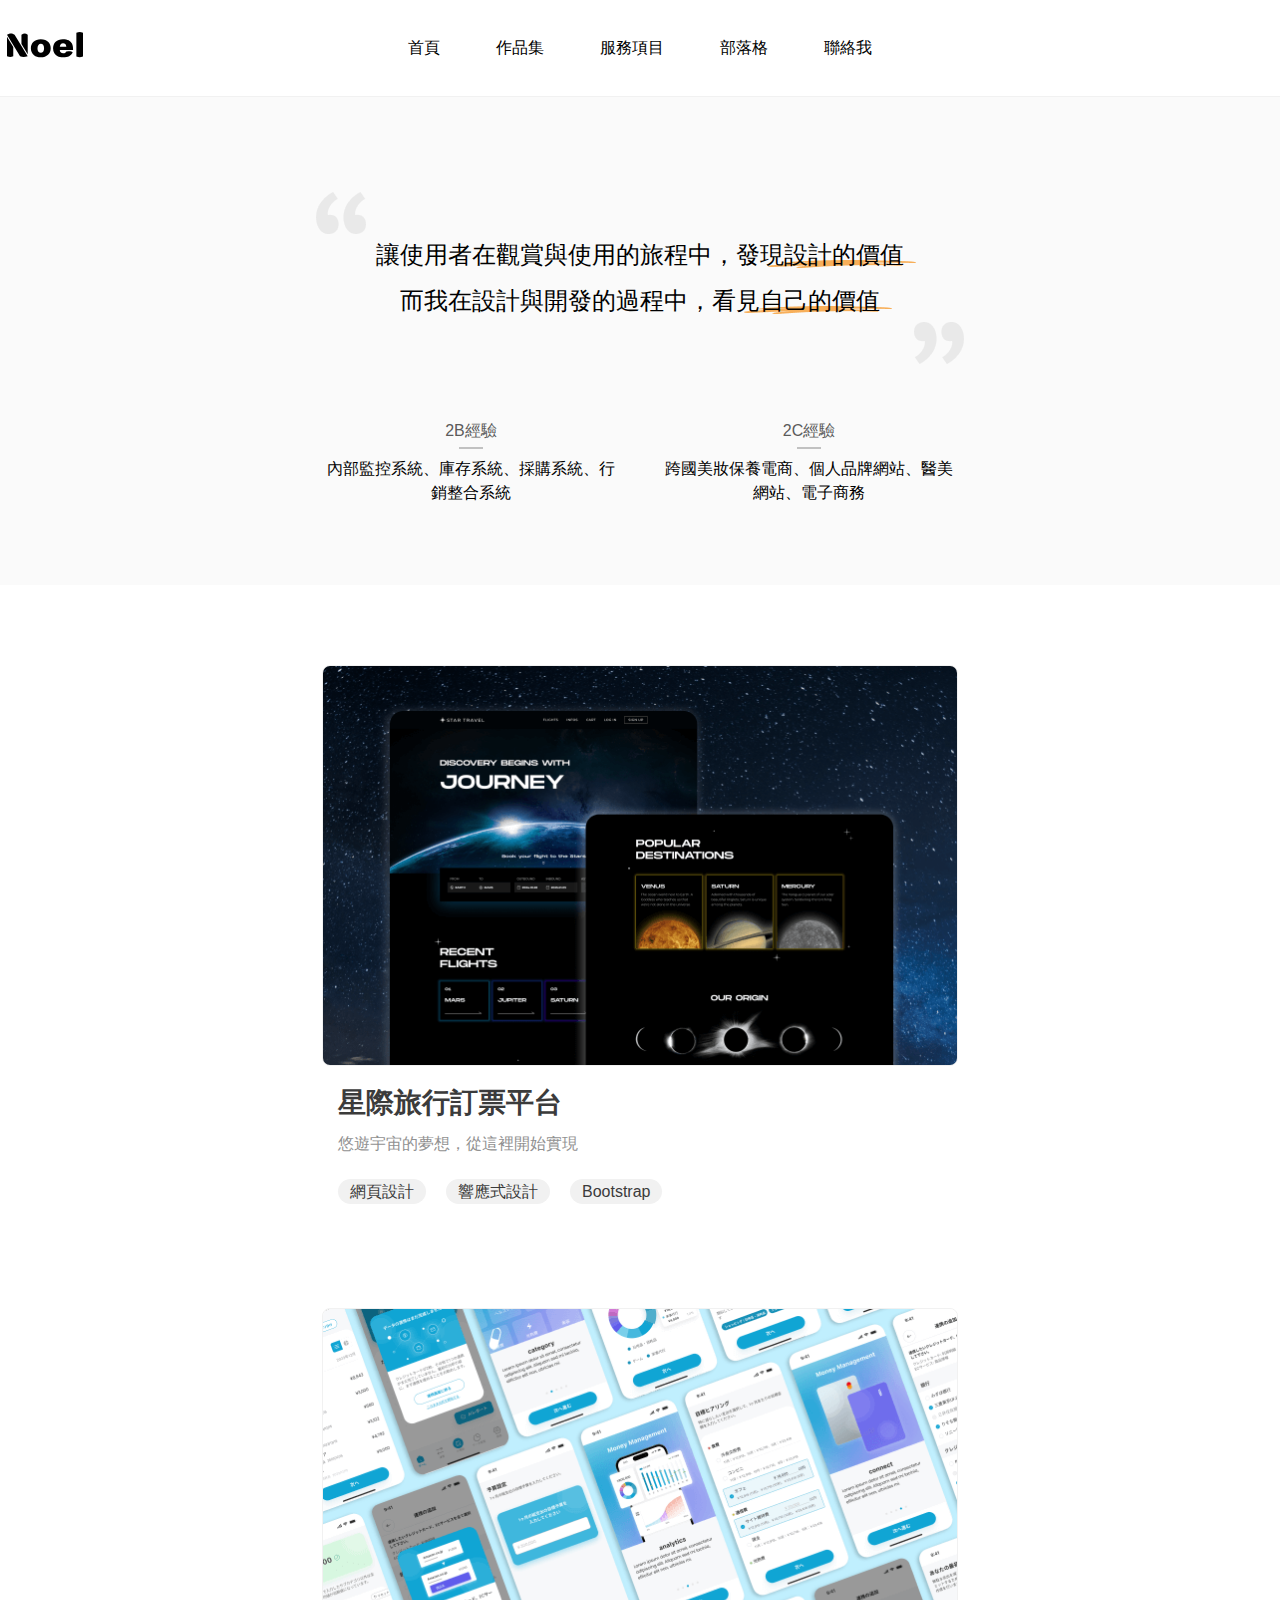
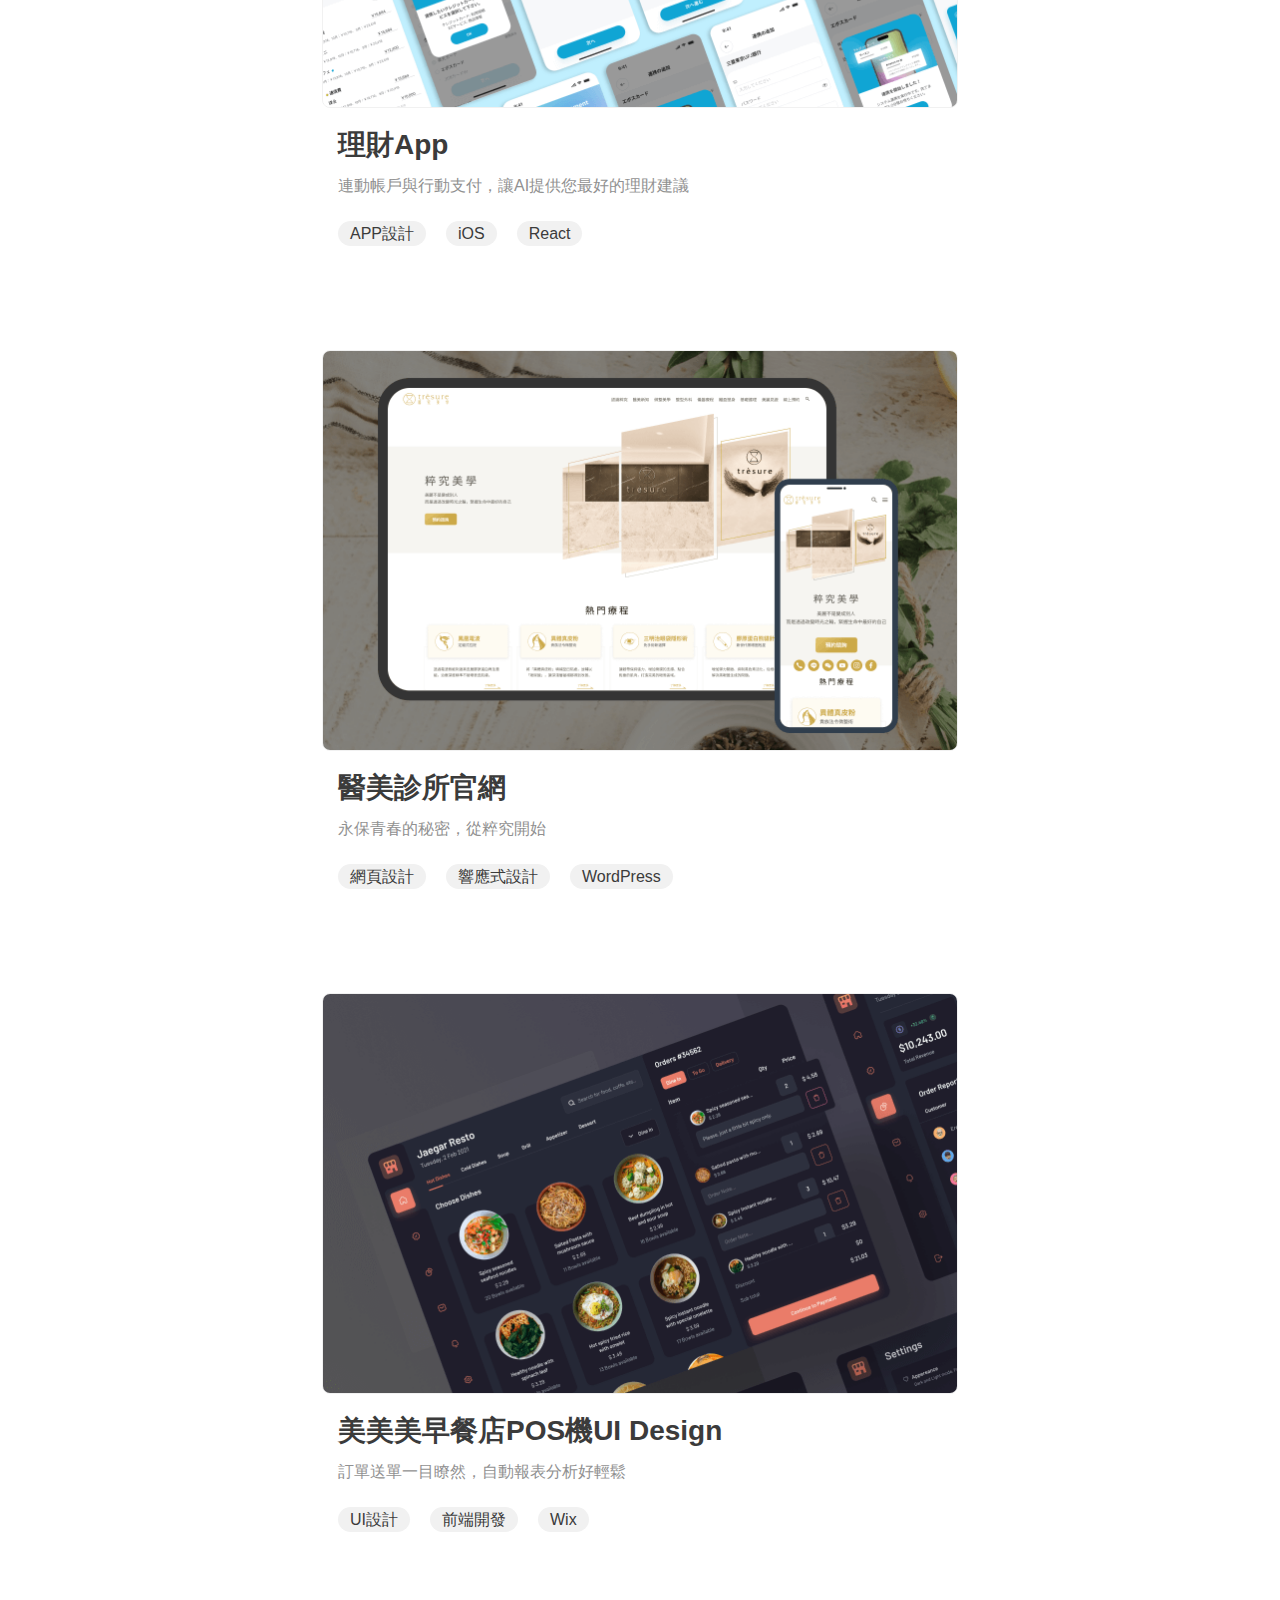
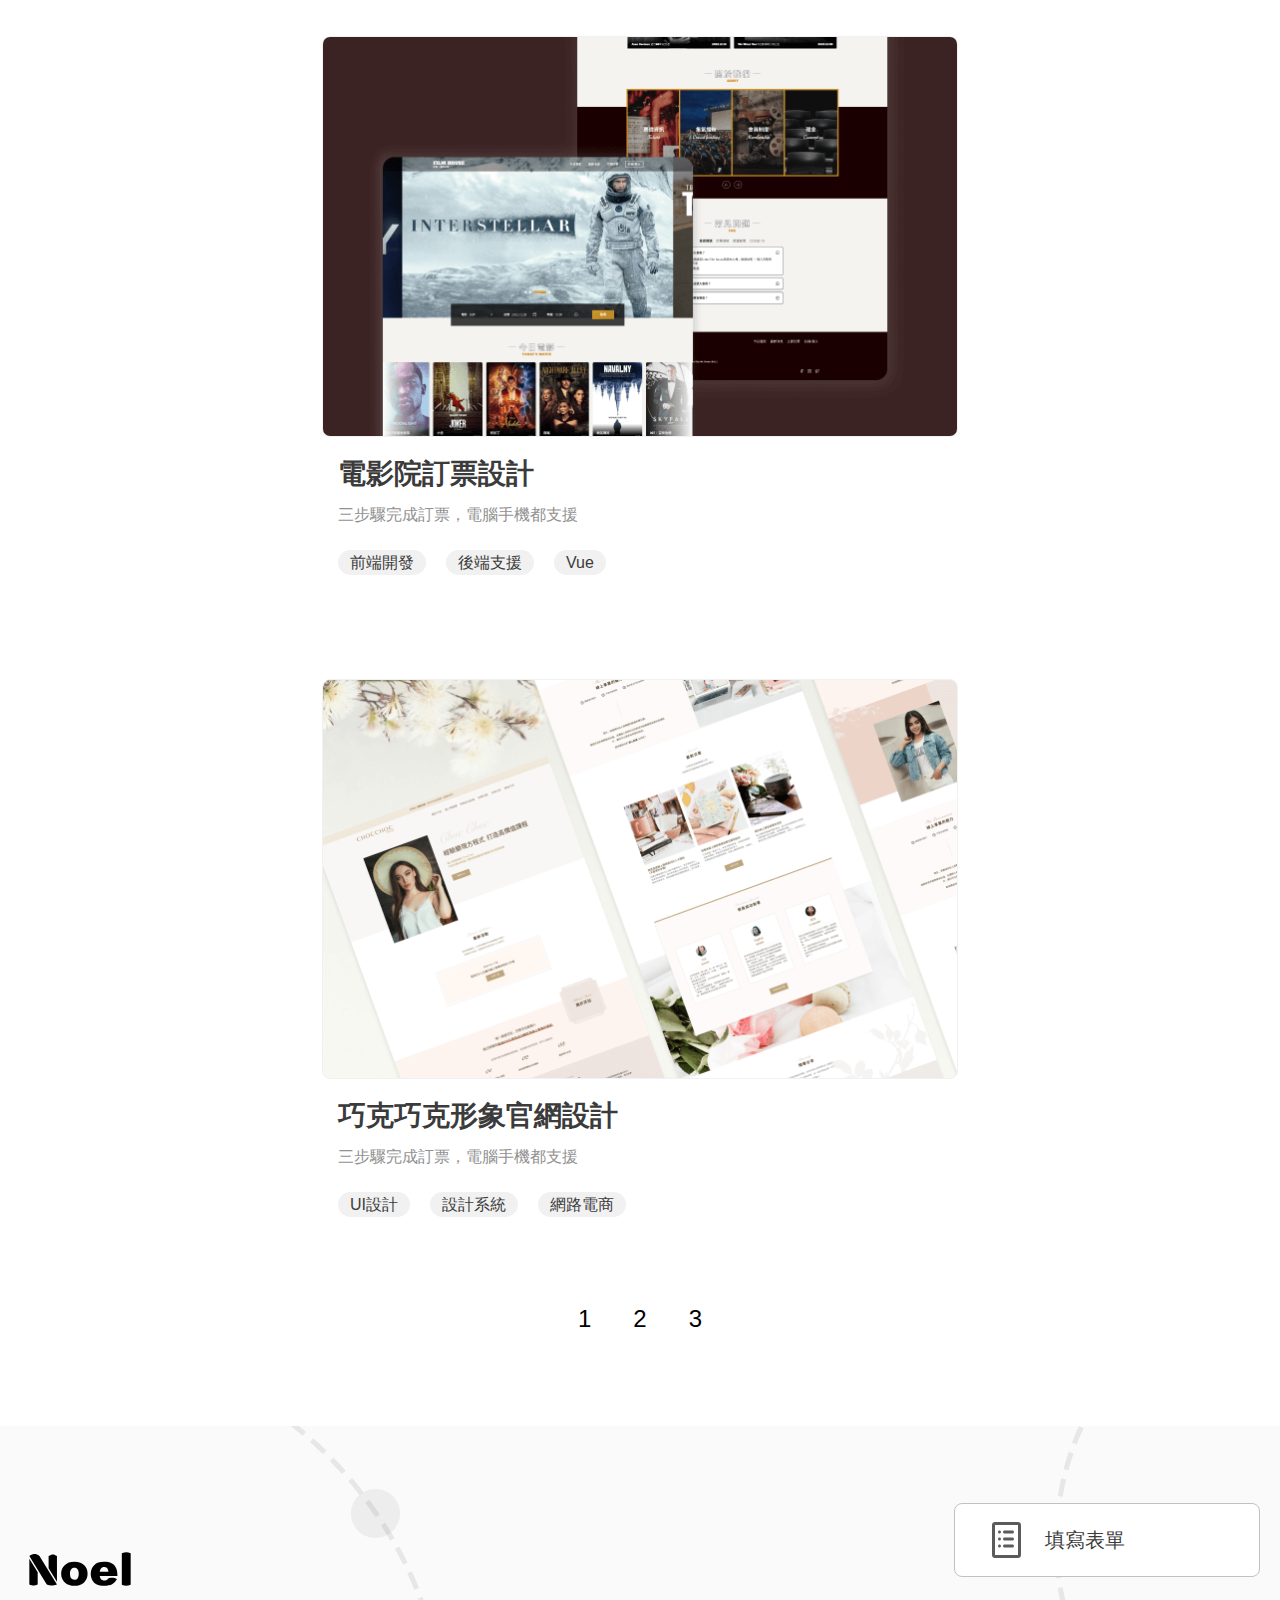
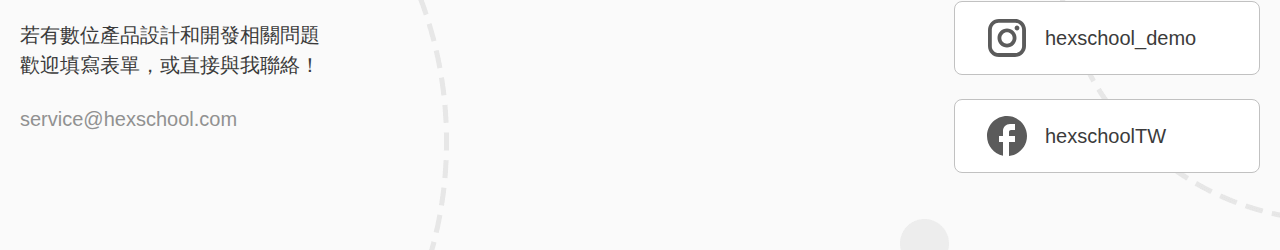
==== commit 01aa49d0: "0520 新增hover" ====
--- a/Portfolio.html
+++ b/Portfolio.html
@@ -4,18 +4,48 @@
     <meta charset="UTF-8">
     <meta name="viewport" content="width=device-width, user-scalsble=no, initial-scale=1.0, maximum-scale=1.0, minimum-scale=1.0">
     <link rel="stylesheet" href="css/Potfolio.css">
-    <title>作品集</title>
+    <title>Noel 作品集</title>
 </head>
 <body>
     <div class="wrap">
         <div class="header">
-            <a href="#" class="logo"><img src="images/logo.svg" alt="noel_logo"></a>
+            <a href="index.html" class="logo"><img src="images/logo.svg" alt="noel_logo"></a>
             <ul class="menu">
-                <li><a href="index.html">首頁</a></li>
-                <li><a href="Portfolio.html">作品集</a></li>
-                <li><a href="#">服務項目</a></li>
-                <li><a href="#">部落格</a></li>
-                <li><a href="#">聯絡我 </a></li>
+                <li><a href="index.html">首頁
+                    <div class="vector1"></div>
+                    <div class="vector2"></div>
+                    <div class="vector3"></div>
+                    <div class="vector4"></div>
+                    </a>
+                </li>
+                <li><a href="Portfolio.html">作品集
+                    <div class="vector1"></div>
+                    <div class="vector2"></div>
+                    <div class="vector3"></div>
+                    <div class="vector4"></div>
+                    </a>
+                </li>
+                <li><a href="#">服務項目
+                    <div class="vector1"></div>
+                    <div class="vector2"></div>
+                    <div class="vector3"></div>
+                    <div class="vector4"></div>
+                    </a>
+                </li>
+                <li><a href="#">部落格
+                    <div class="vector1"></div>
+                    <div class="vector2"></div>
+                    <div class="vector3"></div>
+                    <div class="vector4"></div>
+                    </a>
+                </li>
+                <li><a href="#">聯絡我
+                    <div class="vector1"></div>
+                    <div class="vector2"></div>
+                    <div class="vector3"></div>
+                    <div class="vector4"></div>
+                    </a>
+                </li>
             </ul> 
             <div class="burger"><svg xmlns="http://www.w3.org/2000/svg" height="20px" viewBox="0 -960 960 960" width="30px" fill="#000"><path d="M120-240v-80h720v80H120Zm0-200v-80h720v80H120Zm0-200v-80h720v80H120Z"/></svg></div>
         </div>
--- a/css/Potfolio.css
+++ b/css/Potfolio.css
@@ -71,7 +71,6 @@
 .header .menu {
   display: flex;
   align-items: center;
-  max-width: 480px;
   margin: 32px 0px;
 }
 .header .menu a {
@@ -79,10 +78,47 @@
   text-decoration: none;
   color: #000;
   margin: 0px 20px;
-  padding: 4px 4px;
+  padding: 4px 8px;
+  position: relative;
 }
 .header .menu a:hover {
   font-weight: 900;
+}
+.header .menu a:hover .vector1 {
+  width: 8px;
+  height: 8px;
+  position: absolute;
+  top: 0;
+  right: 0;
+  border-top: 1px solid #919191;
+  border-right: 1px solid #919191;
+}
+.header .menu a:hover .vector2 {
+  width: 8px;
+  height: 8px;
+  position: absolute;
+  right: 0;
+  bottom: 0;
+  border-right: 1px solid #919191;
+  border-bottom: 1px solid #919191;
+}
+.header .menu a:hover .vector3 {
+  width: 8px;
+  height: 8px;
+  position: absolute;
+  bottom: 0;
+  left: 0;
+  border-bottom: 1px solid #919191;
+  border-left: 1px solid #919191;
+}
+.header .menu a:hover .vector4 {
+  width: 8px;
+  height: 8px;
+  position: absolute;
+  left: 0;
+  top: 0;
+  border-left: 1px solid #919191;
+  border-top: 1px solid #919191;
 }
 .header .burger {
   display: none;
@@ -126,6 +162,7 @@
   display: flex;
   justify-content: space-between;
   align-items: center;
+  padding: 0px 20px;
 }
 .footer .content img {
   display: block;
@@ -286,6 +323,7 @@
 .title .title_bottom ul {
   display: flex;
   justify-content: space-between;
+  gap: 40px;
 }
 .title .title_bottom ul li {
   display: flex;
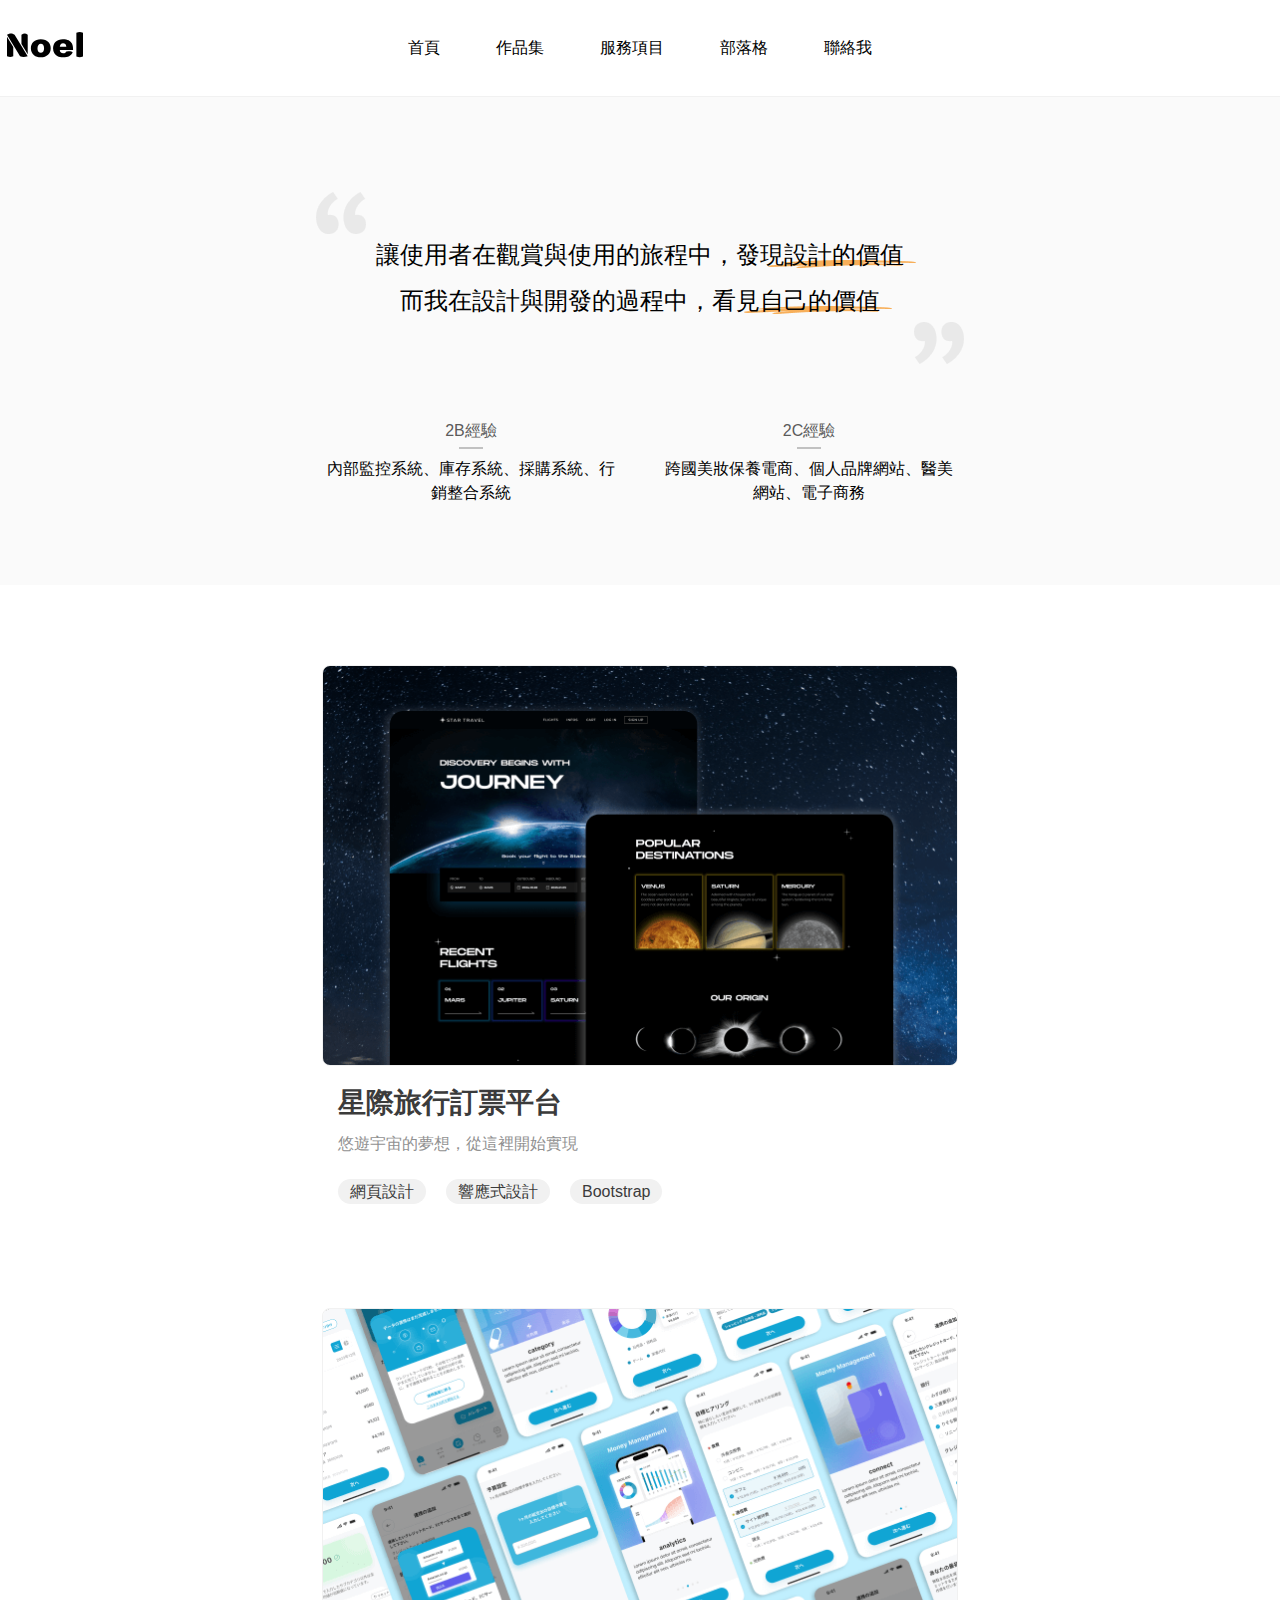
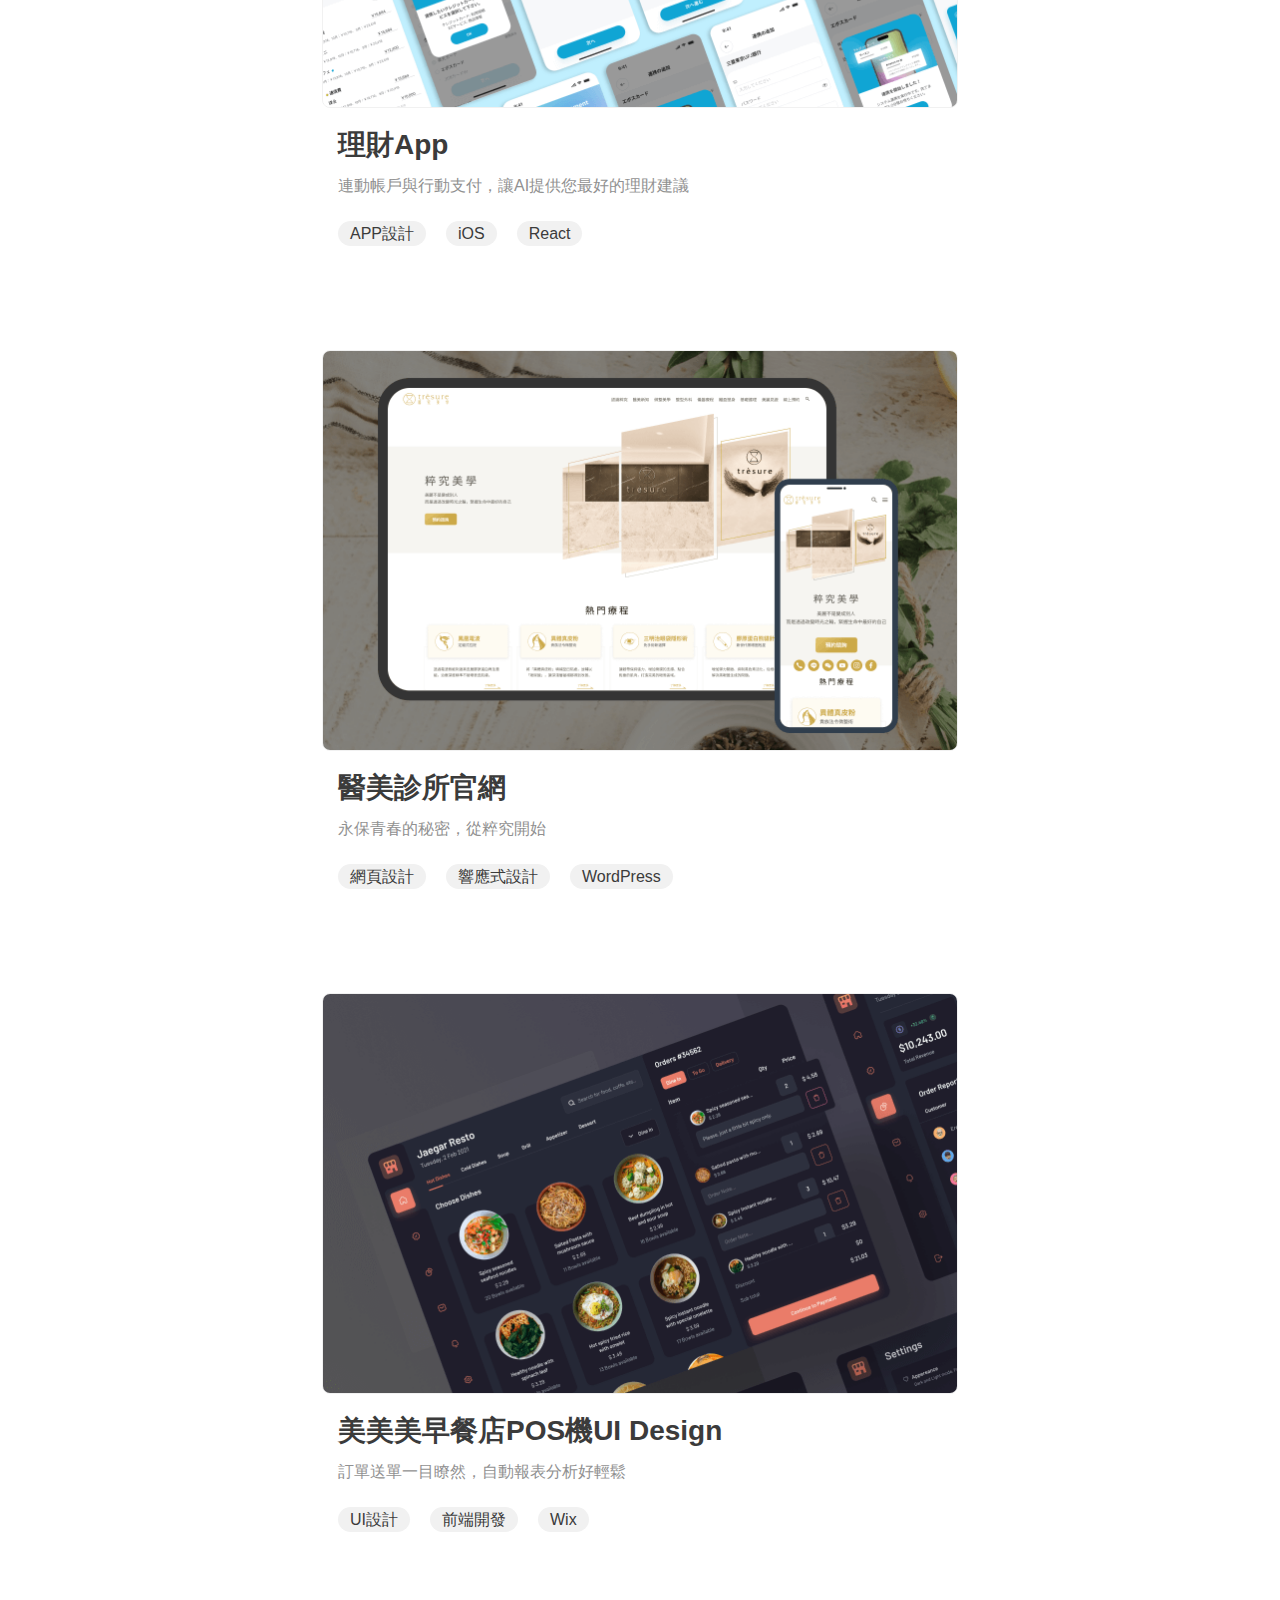
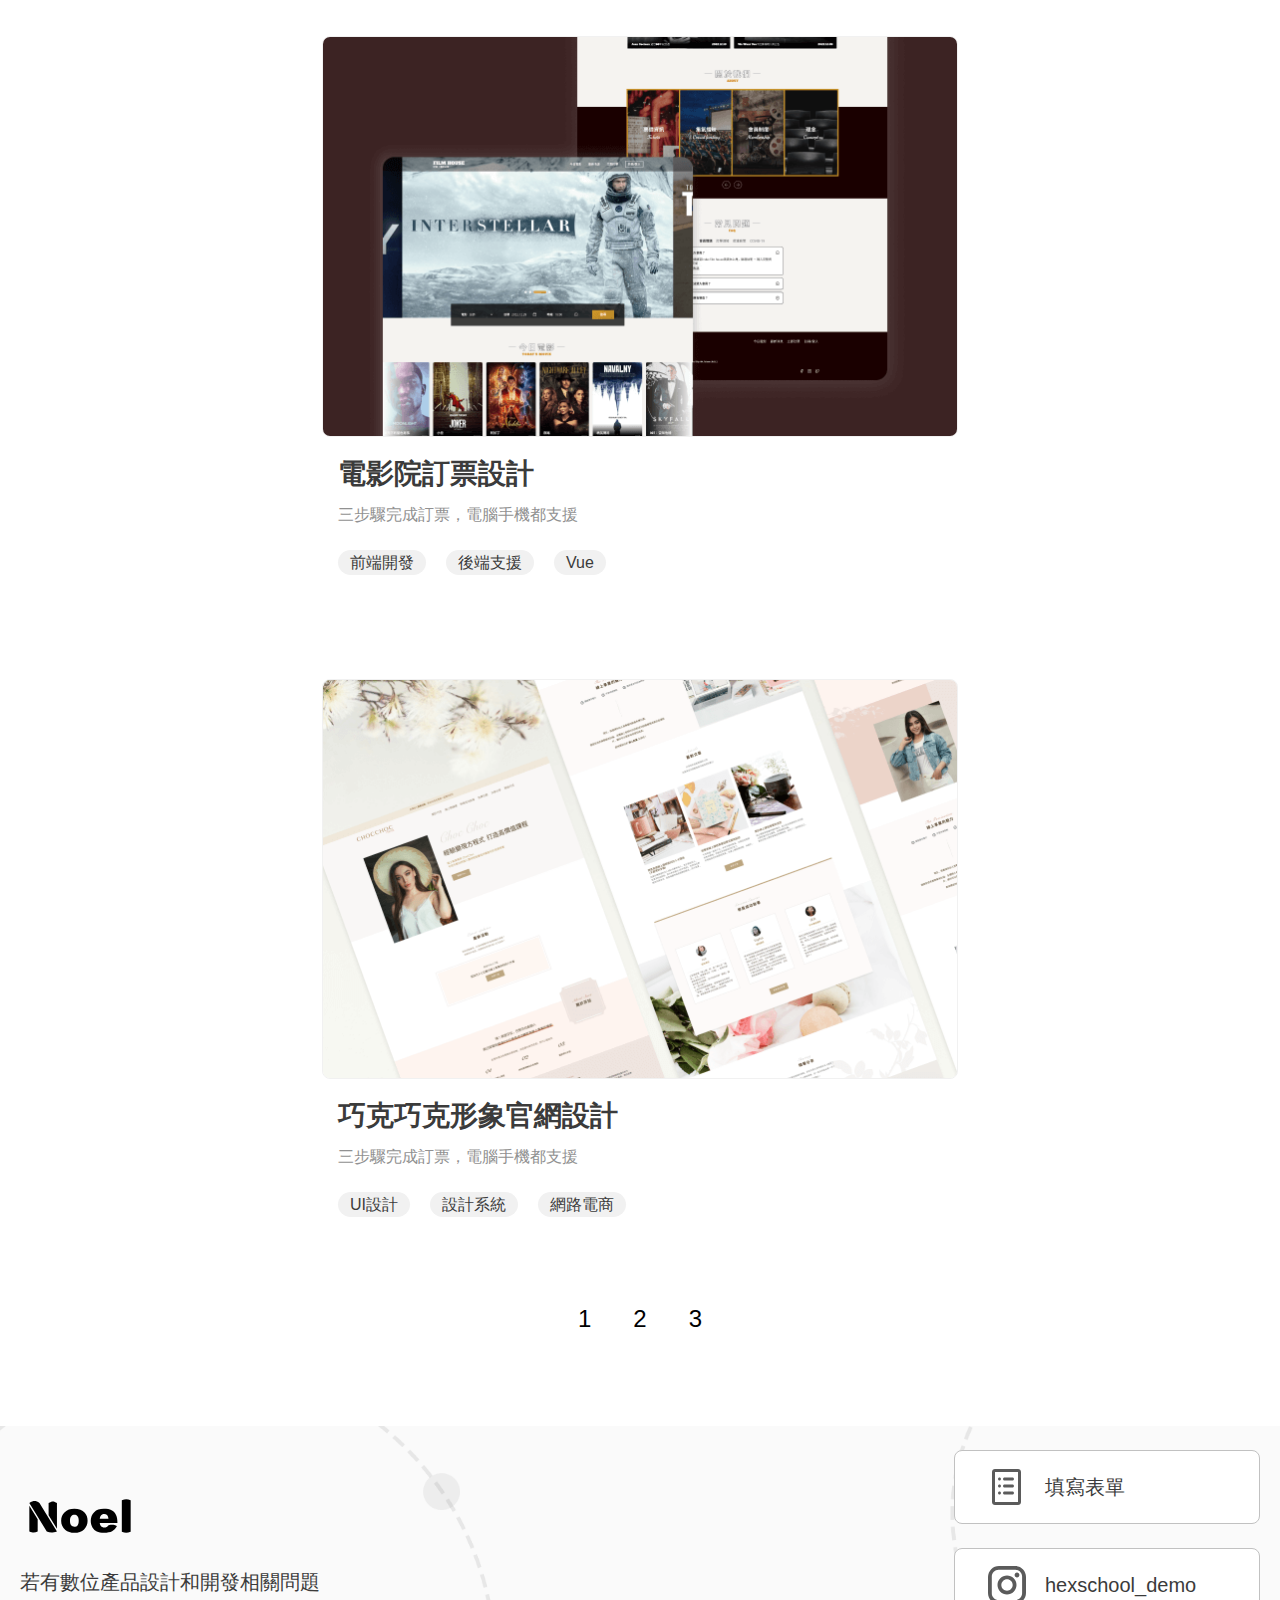
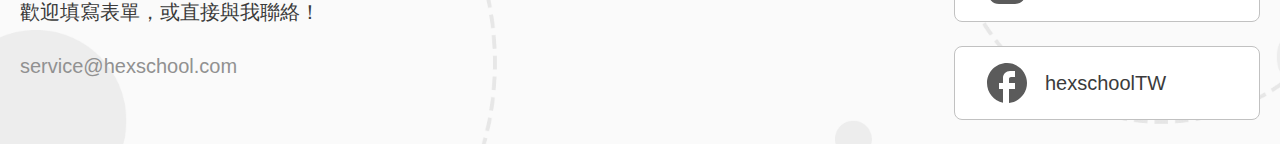
==== commit 2355bc25: "0527修改" ====
--- a/Portfolio.html
+++ b/Portfolio.html
@@ -2,14 +2,15 @@
 <html lang="en">
 <head>
     <meta charset="UTF-8">
-    <meta name="viewport" content="width=device-width, user-scalsble=no, initial-scale=1.0, maximum-scale=1.0, minimum-scale=1.0">
+    <meta name="viewport" content="width=device-width, initial-scale=1.0">
     <link rel="stylesheet" href="css/Potfolio.css">
     <title>Noel 作品集</title>
 </head>
 <body>
     <div class="wrap">
         <div class="header">
-            <a href="index.html" class="logo"><img src="images/logo.svg" alt="noel_logo"></a>
+            <div class="heaber_bg">
+                <a href="index.html" class="logo"><img src="images/logo.svg" alt="noel_logo"></a>
             <ul class="menu">
                 <li><a href="index.html">首頁
                     <div class="vector1"></div>
@@ -46,8 +47,9 @@
                     <div class="vector4"></div>
                     </a>
                 </li>
-            </ul> 
+            </ul>
             <div class="burger"><svg xmlns="http://www.w3.org/2000/svg" height="20px" viewBox="0 -960 960 960" width="30px" fill="#000"><path d="M120-240v-80h720v80H120Zm0-200v-80h720v80H120Zm0-200v-80h720v80H120Z"/></svg></div>
+            </div>
         </div>
         <div class="title">
             <div class="title_top">
--- a/css/Potfolio.css
+++ b/css/Potfolio.css
@@ -53,17 +53,19 @@
 }
 
 .header {
-  max-width: 1296px;
-  margin: 0 auto;
+  border-bottom: 1px solid #F1F1F1;
+}
+.header .heaber_bg {
+  max-width: 1290px;
+  margin: 0 auto;
+  position: relative;
   display: flex;
   justify-content: center;
-  position: relative;
-  border-bottom: 1px solid #F1F1F1;
 }
 .header .logo {
   position: absolute;
   top: 25px;
-  left: 0%;
+  left: 0px;
 }
 .header .logo img {
   display: block;
@@ -131,7 +133,7 @@
   }
   .header .logo {
     left: 20px;
-    top: 15%;
+    top: 0px;
   }
   .header .menu {
     display: none;
@@ -141,8 +143,8 @@
     height: 30px;
     display: block;
     position: absolute;
-    right: 20px;
-    top: 25%;
+    right: 10px;
+    top: 5px;
   }
   .header .burger svg {
     height: 100%;
@@ -153,7 +155,6 @@
   background-position: center;
   background-size: cover;
   background-repeat: no-repeat;
-  height: 424px;
 }
 .footer .footer_content {
   max-width: 1296px;
@@ -255,16 +256,16 @@
 }
 
 body {
-  font-family: "Noto Sans TC", sans-serif;
+  font-family: "Noto Sans", sans-serif;
   line-height: 1.5;
 }
 
 .wrap {
-  max-width: 100%;
   margin: 0 auto;
 }
 
 .title {
+  margin: 0 auto;
   background: #FAFAFA;
   padding: 80px 0px;
   display: flex;
@@ -368,7 +369,7 @@
   max-width: 100%;
 }
 .container .work .work-info {
-  margin-left: 16px;
+  margin: 0px 16px;
 }
 .container .work .work-info h3 {
   font-size: 28px;
@@ -431,14 +432,12 @@
   .title .title_top .txet_top {
     font-size: 20px;
     margin-left: 0px;
-    line-height: 30px;
     padding: 70px 0px 0px 0px;
   }
   .title .title_top .txet_bottom {
     width: 260px;
     margin: 0 auto;
     font-size: 20px;
-    line-height: 30px;
     padding: 10px 0px 0px 0px;
   }
   .title .title_top .quote-right {
@@ -453,11 +452,11 @@
     gap: 20px;
   }
   .container {
-    padding: 0px 24px 0px 24px;
+    padding: 0px 12px 0px 12px;
     margin-top: 60px;
   }
   .container .work .space {
-    margin-top: 40px;
+    margin-top: 30px;
   }
   .container .work .work-info h3 {
     font-size: 20px;
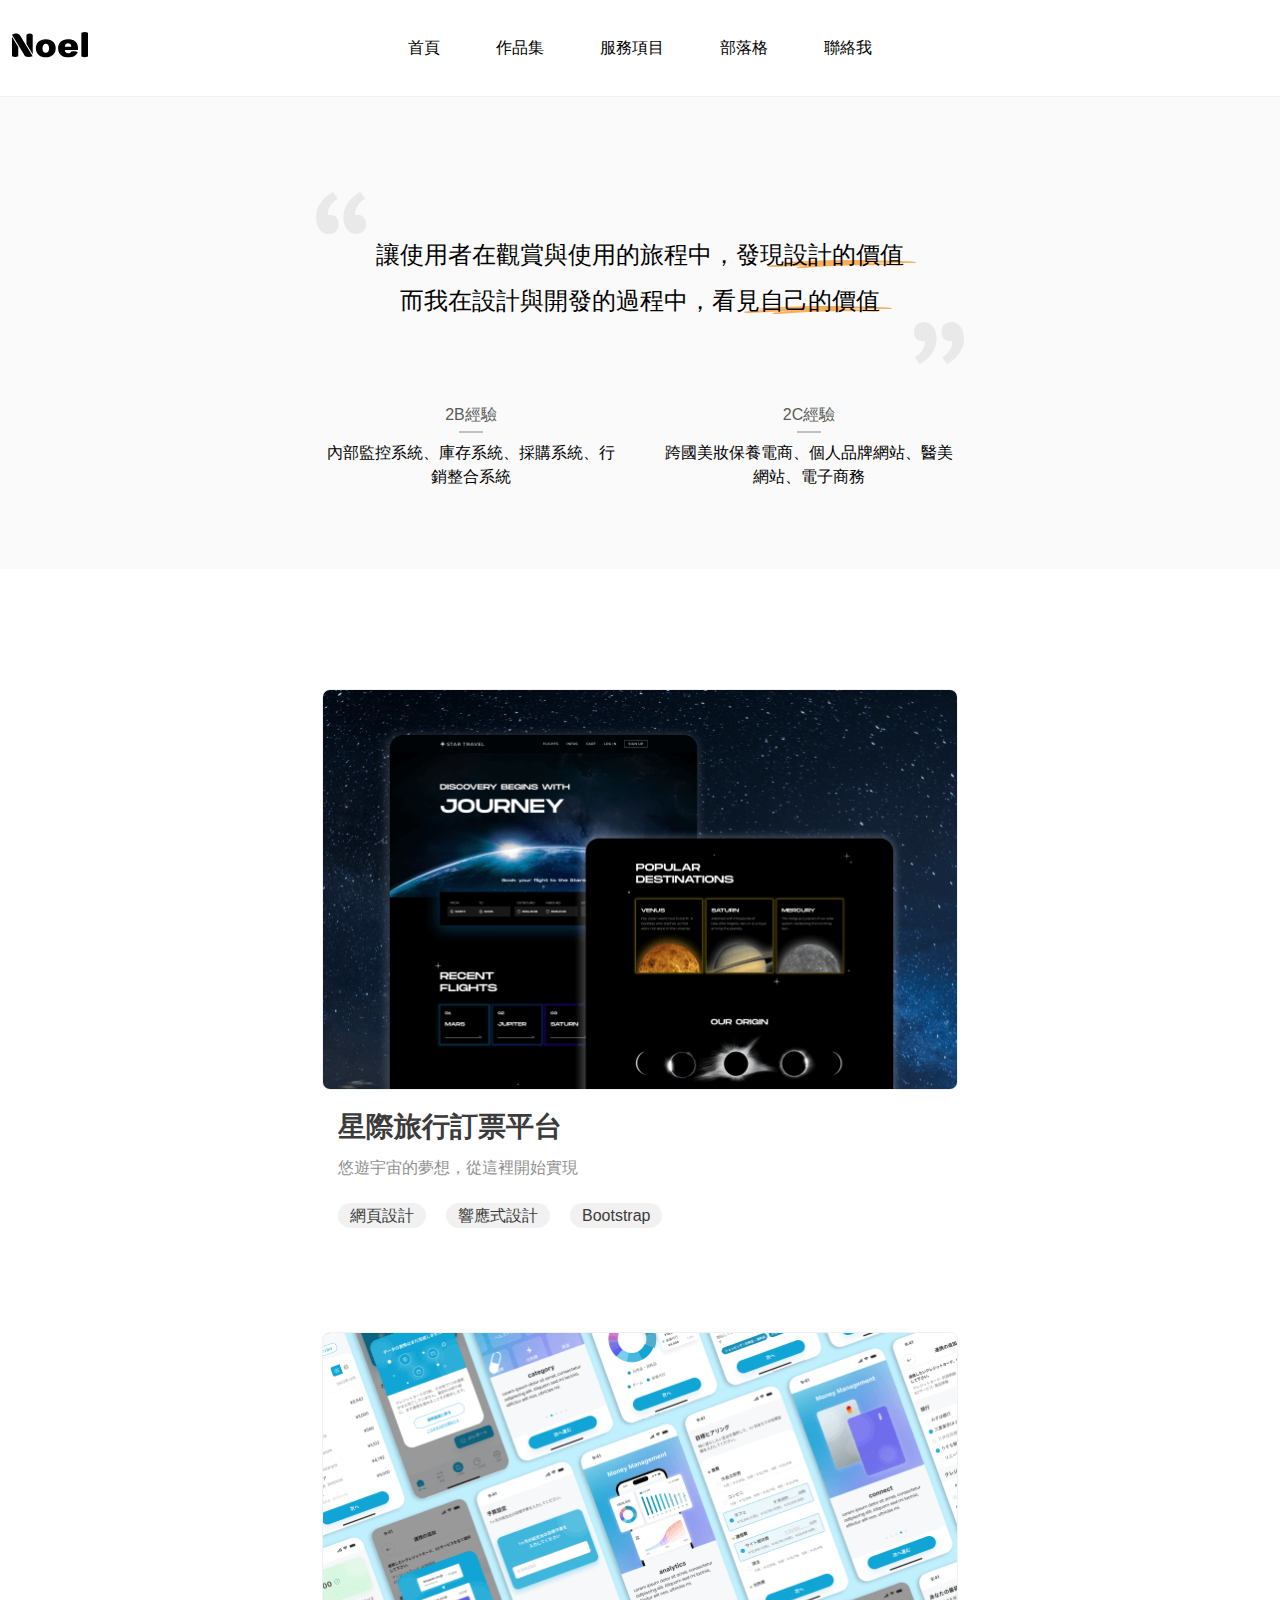
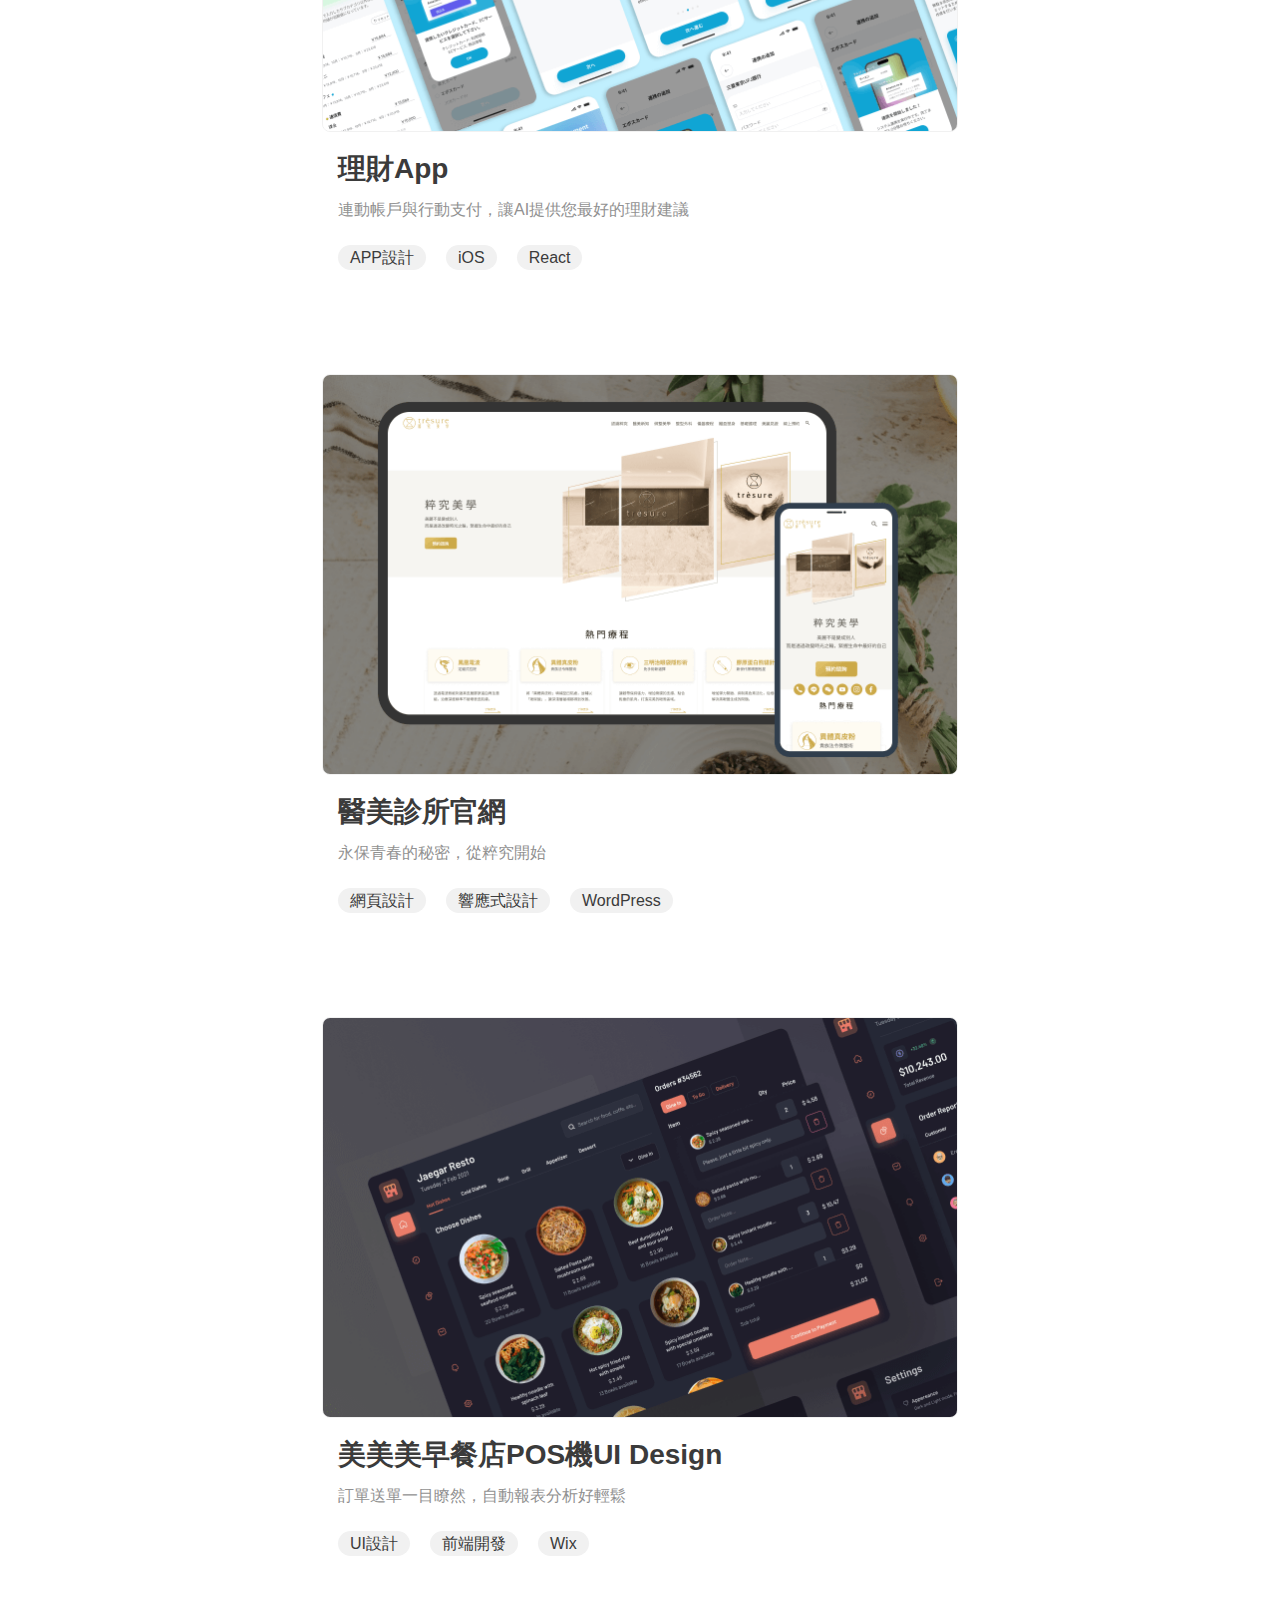
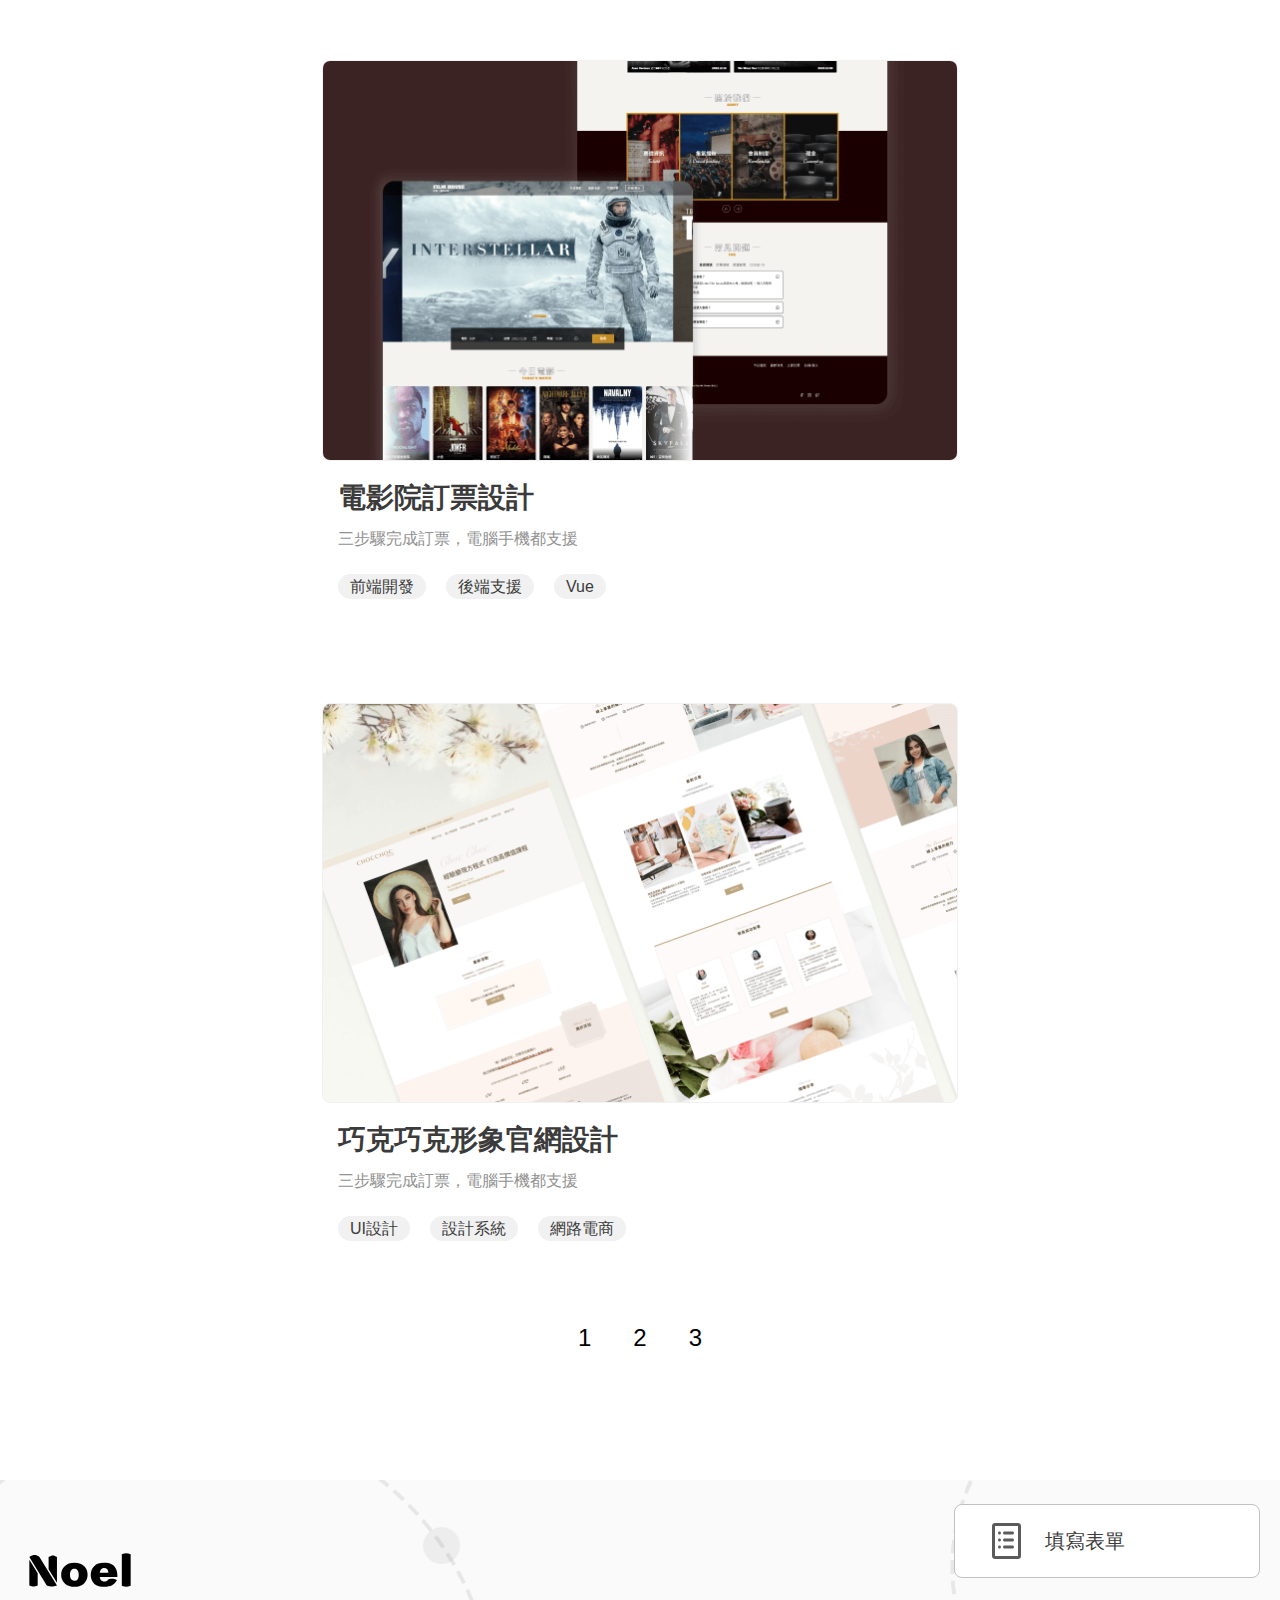
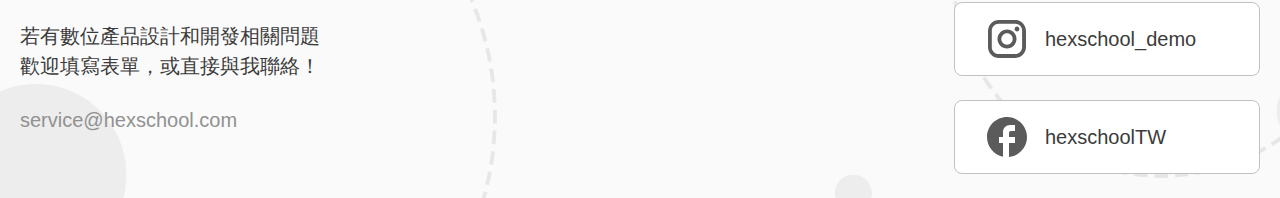
==== commit f4e2a796: "0528修改新增" ====
--- a/Portfolio.html
+++ b/Portfolio.html
@@ -3,7 +3,7 @@
 <head>
     <meta charset="UTF-8">
     <meta name="viewport" content="width=device-width, initial-scale=1.0">
-    <link rel="stylesheet" href="css/Potfolio.css">
+    <link rel="stylesheet" href="css/all.css">
     <title>Noel 作品集</title>
 </head>
 <body>
--- a/css/all.css
+++ b/css/all.css
@@ -0,0 +1,1066 @@
+/* http://meyerweb.com/eric/tools/css/reset/ 
+   v2.0 | 20110126
+   License: none (public domain)
+*/
+html, body, div, span, applet, object, iframe,
+h1, h2, h3, h4, h5, h6, p, blockquote, pre,
+a, abbr, acronym, address, big, cite, code,
+del, dfn, em, img, ins, kbd, q, s, samp,
+small, strike, strong, sub, sup, tt, var,
+b, u, i, center,
+dl, dt, dd, ol, ul, li,
+fieldset, form, label, legend,
+table, caption, tbody, tfoot, thead, tr, th, td,
+article, aside, canvas, details, embed,
+figure, figcaption, footer, header, hgroup,
+menu, nav, output, ruby, section, summary,
+time, mark, audio, video {
+  margin: 0;
+  padding: 0;
+  border: 0;
+  font-size: 100%;
+  font: inherit;
+  vertical-align: baseline;
+}
+
+/* HTML5 display-role reset for older browsers */
+article, aside, details, figcaption, figure,
+footer, header, hgroup, menu, nav, section {
+  display: block;
+}
+
+body {
+  line-height: 1;
+}
+
+ol, ul {
+  list-style: none;
+}
+
+blockquote, q {
+  quotes: none;
+}
+
+blockquote:before, blockquote:after,
+q:before, q:after {
+  content: "";
+  content: none;
+}
+
+table {
+  border-collapse: collapse;
+  border-spacing: 0;
+}
+
+.header {
+  border-bottom: 1px solid #F1F1F1;
+}
+.header .heaber_bg {
+  max-width: 1290px;
+  margin: 0 auto;
+  position: relative;
+  display: flex;
+  justify-content: center;
+}
+.header .logo {
+  position: absolute;
+  top: 25px;
+  left: 5px;
+}
+.header .logo img {
+  display: block;
+}
+.header .menu {
+  display: flex;
+  align-items: center;
+  margin: 32px 0px;
+}
+.header .menu a {
+  display: block;
+  text-decoration: none;
+  color: #000;
+  margin: 0px 20px;
+  padding: 4px 8px;
+  position: relative;
+}
+.header .menu a:hover {
+  font-weight: 900;
+}
+.header .menu a:hover .vector1 {
+  width: 8px;
+  height: 8px;
+  position: absolute;
+  top: 0;
+  right: 0;
+  border-top: 1px solid #919191;
+  border-right: 1px solid #919191;
+}
+.header .menu a:hover .vector2 {
+  width: 8px;
+  height: 8px;
+  position: absolute;
+  right: 0;
+  bottom: 0;
+  border-right: 1px solid #919191;
+  border-bottom: 1px solid #919191;
+}
+.header .menu a:hover .vector3 {
+  width: 8px;
+  height: 8px;
+  position: absolute;
+  bottom: 0;
+  left: 0;
+  border-bottom: 1px solid #919191;
+  border-left: 1px solid #919191;
+}
+.header .menu a:hover .vector4 {
+  width: 8px;
+  height: 8px;
+  position: absolute;
+  left: 0;
+  top: 0;
+  border-left: 1px solid #919191;
+  border-top: 1px solid #919191;
+}
+.header .burger {
+  display: none;
+}
+
+@media (max-width: 992px) {
+  .header {
+    height: 56px;
+    padding: 8px 12px;
+  }
+  .header .logo {
+    left: 20px;
+    top: 0px;
+  }
+  .header .menu {
+    display: none;
+  }
+  .header .burger {
+    width: 40px;
+    height: 30px;
+    display: block;
+    position: absolute;
+    right: 10px;
+    top: 5px;
+  }
+  .header .burger svg {
+    height: 100%;
+  }
+}
+/* http://meyerweb.com/eric/tools/css/reset/ 
+   v2.0 | 20110126
+   License: none (public domain)
+*/
+html, body, div, span, applet, object, iframe,
+h1, h2, h3, h4, h5, h6, p, blockquote, pre,
+a, abbr, acronym, address, big, cite, code,
+del, dfn, em, img, ins, kbd, q, s, samp,
+small, strike, strong, sub, sup, tt, var,
+b, u, i, center,
+dl, dt, dd, ol, ul, li,
+fieldset, form, label, legend,
+table, caption, tbody, tfoot, thead, tr, th, td,
+article, aside, canvas, details, embed,
+figure, figcaption, footer, header, hgroup,
+menu, nav, output, ruby, section, summary,
+time, mark, audio, video {
+  margin: 0;
+  padding: 0;
+  border: 0;
+  font-size: 100%;
+  font: inherit;
+  vertical-align: baseline;
+}
+
+/* HTML5 display-role reset for older browsers */
+article, aside, details, figcaption, figure,
+footer, header, hgroup, menu, nav, section {
+  display: block;
+}
+
+body {
+  line-height: 1;
+}
+
+ol, ul {
+  list-style: none;
+}
+
+blockquote, q {
+  quotes: none;
+}
+
+blockquote:before, blockquote:after,
+q:before, q:after {
+  content: "";
+  content: none;
+}
+
+table {
+  border-collapse: collapse;
+  border-spacing: 0;
+}
+
+.header {
+  border-bottom: 1px solid #F1F1F1;
+}
+.header .heaber_bg {
+  max-width: 1290px;
+  margin: 0 auto;
+  position: relative;
+  display: flex;
+  justify-content: center;
+}
+.header .logo {
+  position: absolute;
+  top: 25px;
+  left: 5px;
+}
+.header .logo img {
+  display: block;
+}
+.header .menu {
+  display: flex;
+  align-items: center;
+  margin: 32px 0px;
+}
+.header .menu a {
+  display: block;
+  text-decoration: none;
+  color: #000;
+  margin: 0px 20px;
+  padding: 4px 8px;
+  position: relative;
+}
+.header .menu a:hover {
+  font-weight: 900;
+}
+.header .menu a:hover .vector1 {
+  width: 8px;
+  height: 8px;
+  position: absolute;
+  top: 0;
+  right: 0;
+  border-top: 1px solid #919191;
+  border-right: 1px solid #919191;
+}
+.header .menu a:hover .vector2 {
+  width: 8px;
+  height: 8px;
+  position: absolute;
+  right: 0;
+  bottom: 0;
+  border-right: 1px solid #919191;
+  border-bottom: 1px solid #919191;
+}
+.header .menu a:hover .vector3 {
+  width: 8px;
+  height: 8px;
+  position: absolute;
+  bottom: 0;
+  left: 0;
+  border-bottom: 1px solid #919191;
+  border-left: 1px solid #919191;
+}
+.header .menu a:hover .vector4 {
+  width: 8px;
+  height: 8px;
+  position: absolute;
+  left: 0;
+  top: 0;
+  border-left: 1px solid #919191;
+  border-top: 1px solid #919191;
+}
+.header .burger {
+  display: none;
+}
+
+@media (max-width: 992px) {
+  .header {
+    height: 56px;
+    padding: 8px 12px;
+  }
+  .header .logo {
+    left: 20px;
+    top: 0px;
+  }
+  .header .menu {
+    display: none;
+  }
+  .header .burger {
+    width: 40px;
+    height: 30px;
+    display: block;
+    position: absolute;
+    right: 10px;
+    top: 5px;
+  }
+  .header .burger svg {
+    height: 100%;
+  }
+}
+.footer {
+  background-image: url("../images/footer-bg-lg.png");
+  background-position: center;
+  background-size: cover;
+  background-repeat: no-repeat;
+}
+.footer .footer_content {
+  max-width: 1296px;
+  height: 100%;
+  margin: 0 auto;
+  display: flex;
+  justify-content: space-between;
+  align-items: center;
+  padding: 0px 20px;
+}
+.footer .content img {
+  display: block;
+  width: 120px;
+}
+.footer .content p {
+  font-size: 20px;
+  font-weight: 400;
+  color: #3B3B3B;
+  padding: 24px 0px;
+}
+.footer .content .mail {
+  font-size: 20px;
+  font-weight: 400;
+  color: #919191;
+  text-decoration: none;
+}
+.footer .community {
+  width: 306px;
+}
+.footer .community img {
+  display: block;
+  width: 56px;
+  margin-right: 10px;
+}
+.footer .community li {
+  margin: 24px 0px;
+}
+.footer .community a {
+  display: flex;
+  align-items: center;
+  font-size: 20px;
+  font-weight: 400;
+  text-decoration: none;
+  color: #3B3B3B;
+  border: 1px solid #C1C1C1;
+  background: #FFF;
+  padding: 8px 24px;
+  border-radius: 8px;
+}
+.footer .community a:hover {
+  background: #000;
+  color: #FFF;
+  font-weight: 700;
+}
+.footer .community a:hover img {
+  filter: brightness(100);
+}
+
+@media (max-width: 768px) {
+  .footer {
+    background-image: url("../images/footer-bg-sm.png");
+    height: 100%;
+  }
+  .footer .footer_content {
+    max-width: 375px;
+    flex-direction: column;
+  }
+  .footer .content {
+    padding: 40px 12px 30px 12px;
+    text-align: center;
+  }
+  .footer .content img {
+    margin: 0 auto;
+  }
+  .footer .content p {
+    font-size: 16px;
+  }
+  .footer .content .mail {
+    font-size: 16px;
+  }
+  .footer .community {
+    max-width: 306px;
+    padding-bottom: 30px;
+  }
+  .footer .community img {
+    margin-right: 5px;
+  }
+  .footer .community li {
+    margin: 24px 0px;
+  }
+  .footer .community a {
+    padding: 4px 24px;
+  }
+}
+*,
+*::before,
+*::after {
+  box-sizing: border-box;
+}
+
+body {
+  font-family: "Noto Sans", sans-serif;
+  line-height: 1.5;
+}
+
+.wrap {
+  margin: 0 auto;
+}
+
+.title_index {
+  display: flex;
+  justify-content: center;
+  align-items: center;
+  margin: 100px 0px;
+}
+.title_index h2 {
+  font-size: 32px;
+  font-weight: 600;
+  color: #3B3B3B;
+  padding: 0px 16px;
+}
+.title_index img {
+  width: 100px;
+  height: 6px;
+}
+
+.hero {
+  max-width: 1920px;
+  margin: 0 auto;
+  padding-left: 20px;
+}
+.hero .hero_content {
+  display: flex;
+  justify-content: right;
+  align-items: center;
+  gap: 25px;
+}
+.hero .hero_content h1 {
+  font-size: 40px;
+  font-weight: 600;
+  margin-bottom: 32px;
+  color: #3B3B3B;
+}
+.hero .hero_content h3 {
+  font-size: 20px;
+  font-weight: 400;
+  color: #5B5B5B;
+  padding: 7px 0px;
+}
+.hero .hero_content h3 .vector {
+  background: url("../images/mark.png");
+  width: 100%;
+  height: 5%;
+  background-repeat: no-repeat;
+  background-position: bottom;
+  padding-right: 12px;
+  padding-left: 12px;
+}
+.hero .hero_content p {
+  font-size: 16px;
+  font-weight: 400;
+  color: #C1C1C1;
+  padding-top: 24px;
+}
+.hero .hero_content .hero_icon {
+  display: flex;
+  gap: 8px;
+  margin-top: 60px;
+}
+.hero .hero_content .hero_icon img {
+  width: 56px;
+  display: block;
+}
+.hero .hero_content img {
+  display: block;
+  max-width: 100%;
+}
+
+.work {
+  max-width: 100%;
+  margin: 0 auto;
+}
+.work .work_content {
+  max-width: 100%;
+  margin: 0 auto;
+}
+.work .work_1 {
+  max-width: 100%;
+  background-color: rgba(39, 39, 39, 0.4);
+  background-blend-mode: multiply;
+  background-image: url(../images/homepage-work1-bg.png);
+  background-repeat: no-repeat;
+  background-size: cover;
+  background-position: top;
+}
+.work .work_1 ul {
+  display: flex;
+  justify-content: center;
+  align-items: center;
+  gap: 50px;
+}
+.work .work_1 .work_img {
+  display: block;
+  max-height: 100%;
+  padding-top: 80px;
+}
+.work .work_1 .work_1_content {
+  max-width: 526px;
+  background: rgba(255, 255, 255, 0.1019607843);
+  padding: 80px 40px 56px 40px;
+  border-radius: 24px;
+  backdrop-filter: blur(5px);
+  margin: 200px 0px;
+}
+.work .work_1 .work_1_content h3 {
+  font-size: 28px;
+  font-weight: 700;
+  color: #FFF;
+  margin-bottom: 8px;
+}
+.work .work_1 .work_1_content p {
+  font-size: 16px;
+  font-weight: 400;
+  color: #FFF;
+}
+.work .work_1 .work-tags {
+  margin-top: 24px;
+  display: flex;
+  justify-content: left;
+  gap: 16px;
+  margin: 35px 0px;
+}
+.work .work_1 .work-tags a {
+  font-size: 16px;
+  font-weight: 400;
+  color: #3B3B3B;
+  text-decoration: none;
+  padding: 4px 12px;
+  background: #FFF;
+  border-radius: 16px;
+}
+.work .work_1 .link {
+  width: 446px;
+  border-bottom: 1px solid #FFF;
+}
+.work .work_1 .btn {
+  margin: 0 auto;
+  display: flex;
+  justify-content: center;
+  align-items: center;
+  background: #000;
+  padding: 16px 0px;
+  width: 176px;
+  color: #FFF;
+  font-size: 20px;
+  font-weight: 700;
+  border-radius: 10px;
+  text-decoration: none;
+  gap: 8px;
+  margin-top: 40px;
+}
+.work .work_1 .btn img {
+  display: block;
+  width: 24px;
+}
+.work .work_2 {
+  max-width: 100%;
+  height: 800px;
+  background-image: url(../images/homepage-work2-lg.png);
+  background-repeat: no-repeat;
+  background-size: cover;
+  position: relative;
+}
+.work .work_2 ul {
+  display: flex;
+  justify-content: center;
+  align-items: center;
+  gap: 750px;
+}
+.work .work_2 img {
+  display: block;
+  max-width: 100%;
+}
+.work .work_2 .work_2_content {
+  backdrop-filter: blur(5px);
+  background: rgba(255, 255, 255, 0.1019607843);
+  padding: 80px 40px 56px 40px;
+  border-radius: 24px;
+  z-index: 2;
+  margin: 200px 0px;
+}
+.work .work_2 .work_2_content h3 {
+  font-size: 28px;
+  font-weight: 700;
+  color: #FFF;
+  margin-bottom: 8px;
+}
+.work .work_2 .work_2_content p {
+  font-size: 16px;
+  font-weight: 400;
+  color: #FFF;
+}
+.work .work_2 .work_2_content .work-tags {
+  margin-top: 24px;
+  display: flex;
+  justify-content: left;
+  gap: 16px;
+  margin: 35px 0px;
+}
+.work .work_2 .work_2_content .work-tags a {
+  font-size: 16px;
+  font-weight: 400;
+  color: #3B3B3B;
+  text-decoration: none;
+  padding: 4px 12px;
+  background: #FFF;
+  border-radius: 16px;
+}
+.work .work_2 .work_2_content .link {
+  width: 446px;
+  border-bottom: 1px solid #FFF;
+}
+.work .work_2 .work_2_content .btn {
+  margin: 0 auto;
+  display: flex;
+  justify-content: center;
+  align-items: center;
+  background: #000;
+  padding: 16px 0px;
+  width: 176px;
+  color: #FFF;
+  font-size: 20px;
+  font-weight: 700;
+  border-radius: 10px;
+  text-decoration: none;
+  gap: 8px;
+  margin-top: 40px;
+}
+.work .work_2 .work_2_content .btn img {
+  display: block;
+  width: 24px;
+}
+.work .work_2 .box_bg {
+  width: 50%;
+  height: 100%;
+  background: rgba(10, 16, 19, 0.5019607843);
+  position: absolute;
+  left: 0;
+  top: 0;
+  z-index: 1;
+}
+.work .work_3 {
+  max-width: 100%;
+  background-color: rgba(0, 0, 0, 0.4);
+  background-blend-mode: multiply;
+  background-image: url(../images/homepage-work3-bg.png);
+  background-repeat: no-repeat;
+  background-size: cover;
+}
+.work .work_3 ul {
+  display: flex;
+  justify-content: center;
+  align-items: center;
+  gap: 50px;
+}
+.work .work_3 .work_img {
+  display: block;
+  max-width: 100%;
+}
+.work .work_3 .work_3_content {
+  max-width: 526px;
+  background: rgba(255, 255, 255, 0.1019607843);
+  padding: 80px 40px 56px 40px;
+  border-radius: 24px;
+  backdrop-filter: blur(5px);
+  margin: 200px 0px;
+}
+.work .work_3 .work_3_content h3 {
+  font-size: 28px;
+  font-weight: 700;
+  color: #FFF;
+  margin-bottom: 8px;
+}
+.work .work_3 .work_3_content p {
+  font-size: 16px;
+  font-weight: 400;
+  color: #FFF;
+}
+.work .work_3 .work-tags {
+  margin-top: 24px;
+  display: flex;
+  justify-content: left;
+  gap: 16px;
+  margin: 35px 0px;
+}
+.work .work_3 .work-tags a {
+  font-size: 16px;
+  font-weight: 400;
+  color: #3B3B3B;
+  text-decoration: none;
+  padding: 4px 12px;
+  background: #FFF;
+  border-radius: 16px;
+}
+.work .work_3 .link {
+  width: 446px;
+  border-bottom: 1px solid #FFF;
+}
+.work .work_3 .btn {
+  margin: 0 auto;
+  display: flex;
+  justify-content: center;
+  align-items: center;
+  background: #000;
+  padding: 16px 0px;
+  width: 176px;
+  color: #FFF;
+  font-size: 20px;
+  font-weight: 700;
+  border-radius: 10px;
+  text-decoration: none;
+  gap: 8px;
+  margin-top: 40px;
+}
+.work .work_3 .btn img {
+  display: block;
+  width: 24px;
+}
+
+.services {
+  max-width: 100%;
+  margin: 0 auto;
+}
+
+.title {
+  margin: 0 auto;
+  background: #FAFAFA;
+  padding: 80px 0px;
+}
+.title img {
+  display: block;
+}
+.title .title_top {
+  margin: 0 auto;
+  width: 670px;
+  position: relative;
+}
+.title .title_top .quote-left {
+  position: absolute;
+  left: 0%;
+  top: 0%;
+}
+.title .title_top .txet_top {
+  padding: 60px 0px 0px 20px;
+  font-size: 24px;
+  font-weight: 400;
+  text-align: center;
+}
+.title .title_top .txet_top .vector {
+  background: url("../images/mark.png");
+  width: 100%;
+  background-repeat: no-repeat;
+  background-position: bottom;
+  padding-right: 20px;
+}
+.title .title_top .txet_bottom {
+  padding: 10px 0px 60px 20px;
+  font-size: 24px;
+  font-weight: 400;
+  text-align: center;
+}
+.title .title_top .txet_bottom .vector {
+  background: url("../images/mark.png");
+  width: 100%;
+  background-repeat: no-repeat;
+  background-position: bottom;
+  padding-right: 20px;
+}
+.title .title_top .quote-right {
+  position: absolute;
+  right: 0%;
+  bottom: 0%;
+}
+.title .title_bottom {
+  max-width: 636px;
+  margin: 0 auto;
+  margin-top: 24px;
+}
+.title .title_bottom ul {
+  display: flex;
+  justify-content: space-between;
+  gap: 40px;
+}
+.title .title_bottom ul li {
+  display: flex;
+  flex-direction: column;
+  align-items: center;
+  max-width: 298px;
+}
+.title .title_bottom h3 {
+  font-weight: 400;
+  color: #5B5B5B;
+}
+.title .title_bottom .link {
+  margin-top: 4px;
+  margin-bottom: 8px;
+  border: 1px solid #C1C1C1;
+  width: 24px;
+}
+.title .title_bottom p {
+  font-weight: 400;
+  text-align: center;
+}
+
+.container {
+  max-width: 100%;
+  margin: 0 auto;
+  padding: 40px 5px;
+}
+.container .work {
+  display: flex;
+  flex-wrap: wrap;
+  justify-content: center;
+  align-items: center;
+  gap: 24px;
+}
+.container .work .space {
+  max-width: 636px;
+  margin-top: 80px;
+}
+.container .work .space img {
+  display: block;
+  border-radius: 8px;
+  border: 1px solid #F1F1F1;
+  max-width: 100%;
+}
+.container .work .work-info {
+  margin: 0px 16px;
+}
+.container .work .work-info h3 {
+  font-size: 28px;
+  font-weight: 700;
+  color: #3B3B3B;
+  margin-top: 16px;
+  margin-bottom: 8px;
+}
+.container .work .work-info p {
+  font-size: 16px;
+  font-weight: 400;
+  color: #919191;
+}
+.container .work .work-tags {
+  margin-top: 24px;
+  display: flex;
+  gap: 20px;
+}
+.container .work .work-tags a {
+  font-size: 16px;
+  font-weight: 400;
+  color: #3B3B3B;
+  text-decoration: none;
+  padding: 4px 12px;
+  background: #F1F1F1;
+  border-radius: 16px;
+}
+.container .paginator {
+  display: flex;
+  justify-content: center;
+  margin-top: 75px;
+  gap: 16px;
+  padding-bottom: 80px;
+}
+.container .paginator a {
+  display: block;
+  font-size: 24px;
+  padding: 4px 13px;
+  border-radius: 4px;
+  text-decoration: none;
+  color: #000;
+}
+.container .paginator a:hover {
+  background: #000;
+  color: #FFF;
+}
+
+@media (max-width: 992px) {
+  .title {
+    padding: 40px 0px 80px 0px;
+  }
+  .title .quote-right {
+    display: none;
+  }
+}
+@media (max-width: 768px) {
+  .title {
+    padding: 40px 0px 80px 0px;
+  }
+  .title .title_top {
+    width: 300px;
+  }
+  .title .title_top .quote-left {
+    max-width: 72px;
+    left: 50%;
+    transform: translateX(-50%);
+  }
+  .title .title_top .txet_top {
+    font-size: 20px;
+    margin-left: 0px;
+    padding: 70px 0px 0px 0px;
+  }
+  .title .title_top .txet_bottom {
+    width: 260px;
+    margin: 0 auto;
+    font-size: 20px;
+    padding: 16px 0px 0px 0px;
+  }
+  .title .title_top .quote-right {
+    display: none;
+  }
+  .title .title_bottom {
+    width: 235px;
+  }
+  .title .title_bottom ul {
+    flex-direction: column;
+    align-items: center;
+    gap: 20px;
+  }
+  .container {
+    padding: 0px 12px 0px 12px;
+    margin-top: 56px;
+  }
+  .container .work .space {
+    margin-top: 24px;
+  }
+  .container .work .work-info h3 {
+    font-size: 20px;
+  }
+  .container .work .work-tags {
+    margin-top: 16px;
+  }
+  .container .paginator {
+    margin-top: 50px;
+  }
+}
+.footer {
+  background-image: url("../images/footer-bg-lg.png");
+  background-position: center;
+  background-size: cover;
+  background-repeat: no-repeat;
+}
+.footer .footer_content {
+  max-width: 1296px;
+  height: 100%;
+  margin: 0 auto;
+  display: flex;
+  justify-content: space-between;
+  align-items: center;
+  padding: 0px 20px;
+}
+.footer .content img {
+  display: block;
+  width: 120px;
+}
+.footer .content p {
+  font-size: 20px;
+  font-weight: 400;
+  color: #3B3B3B;
+  padding: 24px 0px;
+}
+.footer .content .mail {
+  font-size: 20px;
+  font-weight: 400;
+  color: #919191;
+  text-decoration: none;
+}
+.footer .community {
+  width: 306px;
+}
+.footer .community img {
+  display: block;
+  width: 56px;
+  margin-right: 10px;
+}
+.footer .community li {
+  margin: 24px 0px;
+}
+.footer .community a {
+  display: flex;
+  align-items: center;
+  font-size: 20px;
+  font-weight: 400;
+  text-decoration: none;
+  color: #3B3B3B;
+  border: 1px solid #C1C1C1;
+  background: #FFF;
+  padding: 8px 24px;
+  border-radius: 8px;
+}
+.footer .community a:hover {
+  background: #000;
+  color: #FFF;
+  font-weight: 700;
+}
+.footer .community a:hover img {
+  filter: brightness(100);
+}
+
+@media (max-width: 768px) {
+  .footer {
+    background-image: url("../images/footer-bg-sm.png");
+    height: 100%;
+  }
+  .footer .footer_content {
+    max-width: 375px;
+    flex-direction: column;
+  }
+  .footer .content {
+    padding: 40px 12px 30px 12px;
+    text-align: center;
+  }
+  .footer .content img {
+    margin: 0 auto;
+  }
+  .footer .content p {
+    font-size: 16px;
+  }
+  .footer .content .mail {
+    font-size: 16px;
+  }
+  .footer .community {
+    max-width: 306px;
+    padding-bottom: 30px;
+  }
+  .footer .community img {
+    margin-right: 5px;
+  }
+  .footer .community li {
+    margin: 24px 0px;
+  }
+  .footer .community a {
+    padding: 4px 24px;
+  }
+}
+*,
+*::before,
+*::after {
+  box-sizing: border-box;
+}
+
+body {
+  font-family: "Noto Sans", sans-serif;
+  line-height: 1.5;
+}
+
+.wrap {
+  margin: 0 auto;
+}/*# sourceMappingURL=all.css.map */